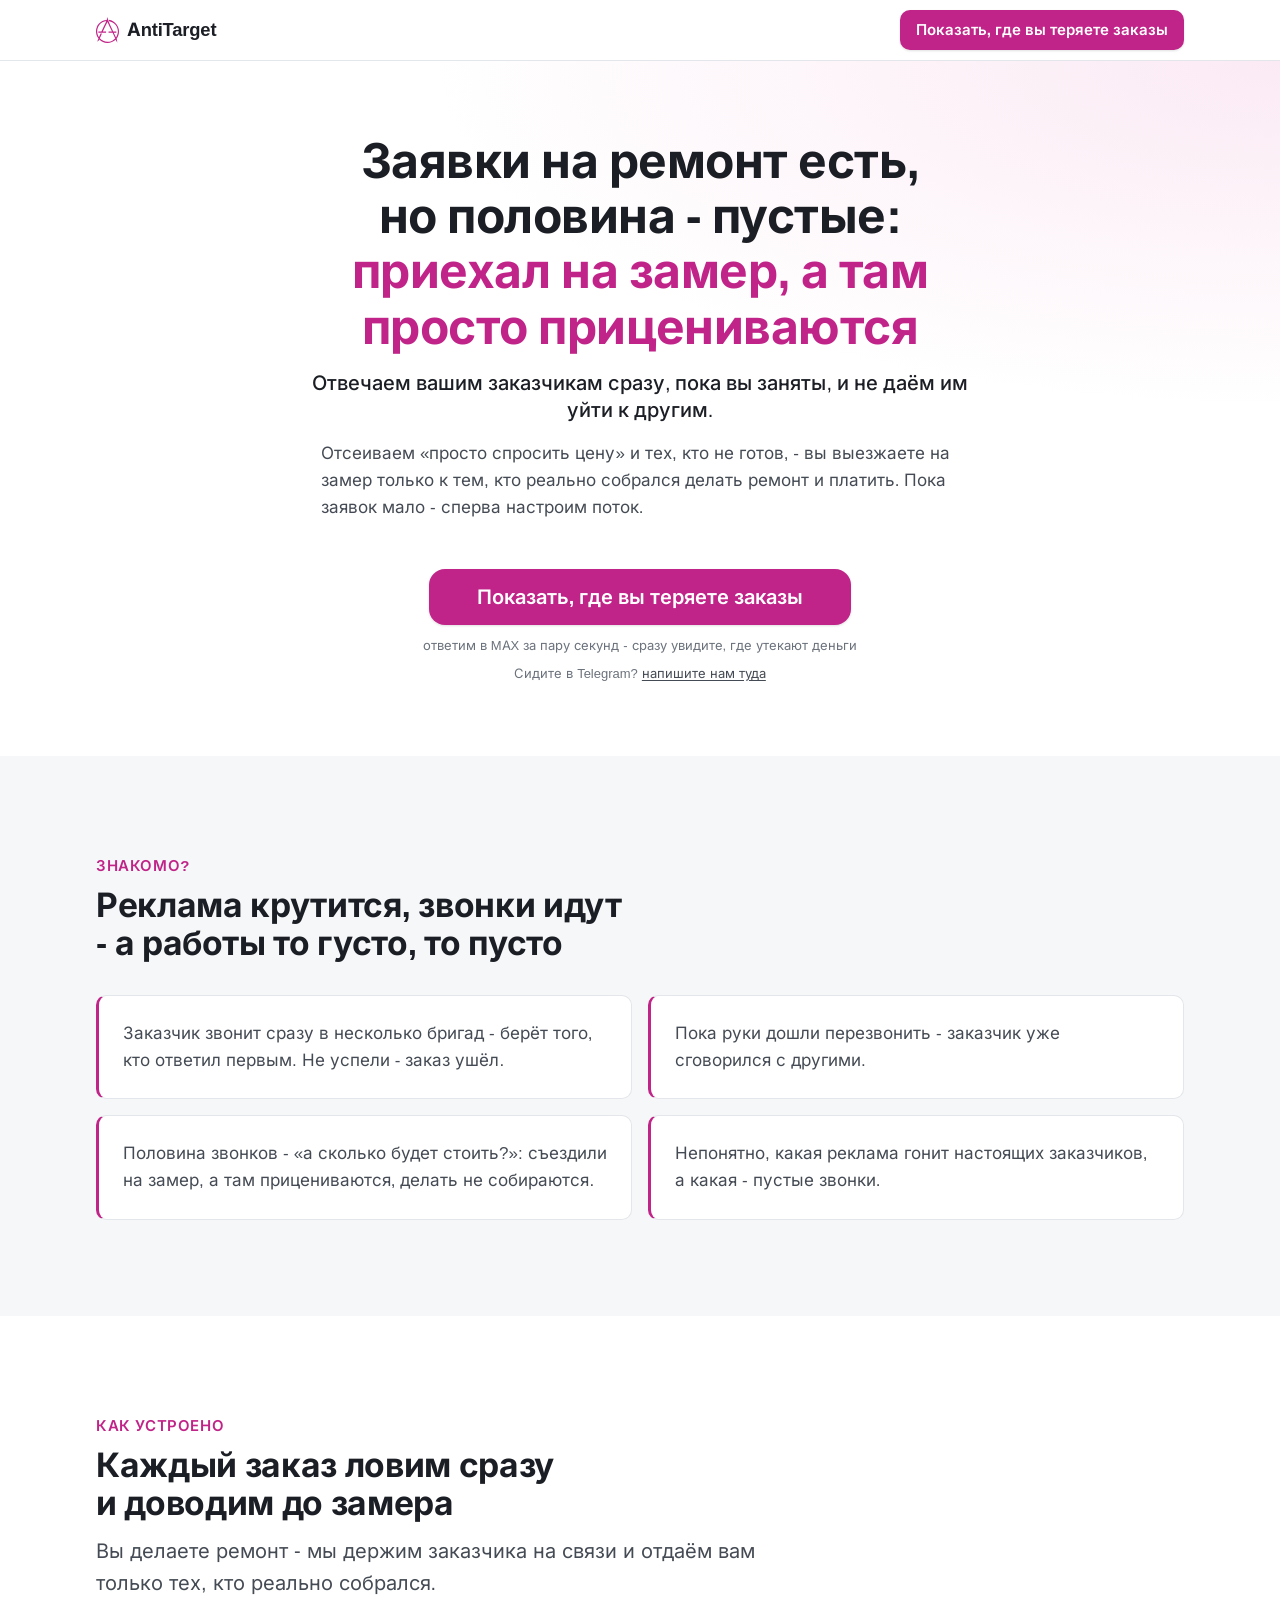
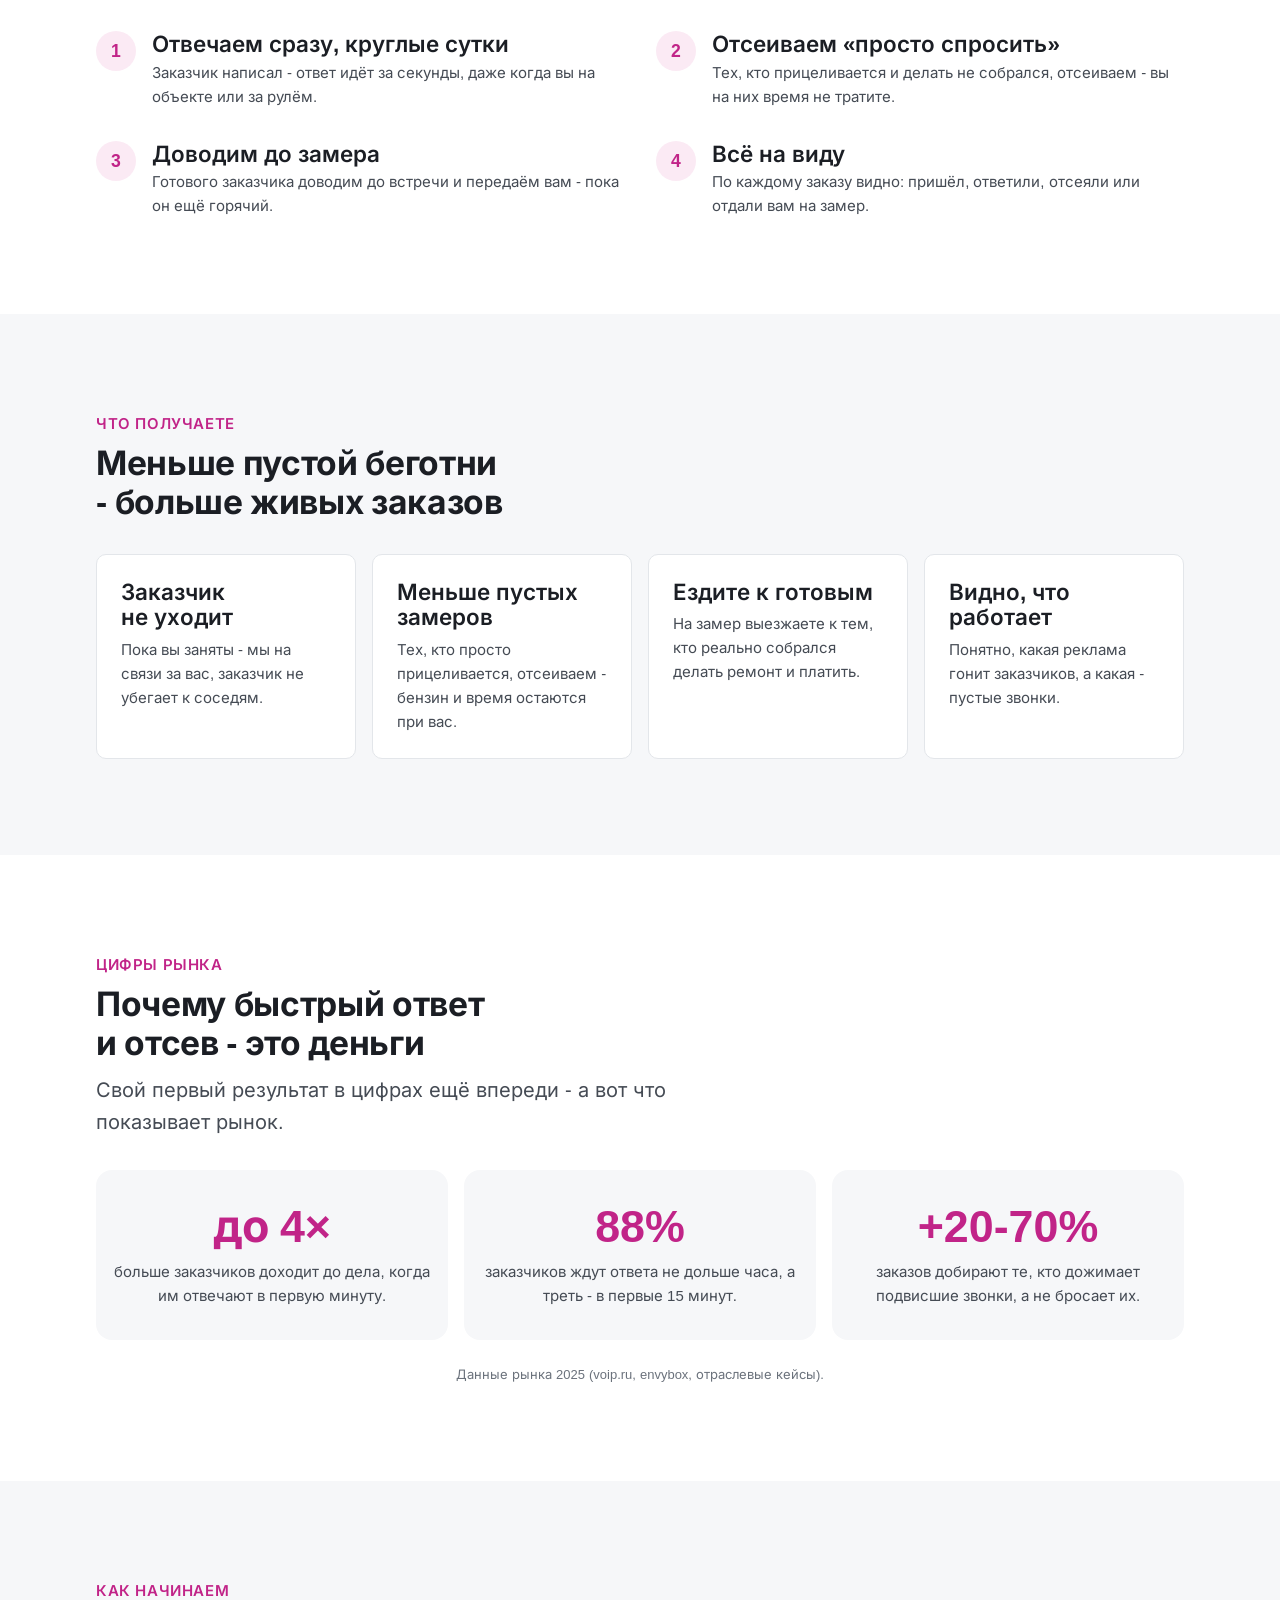
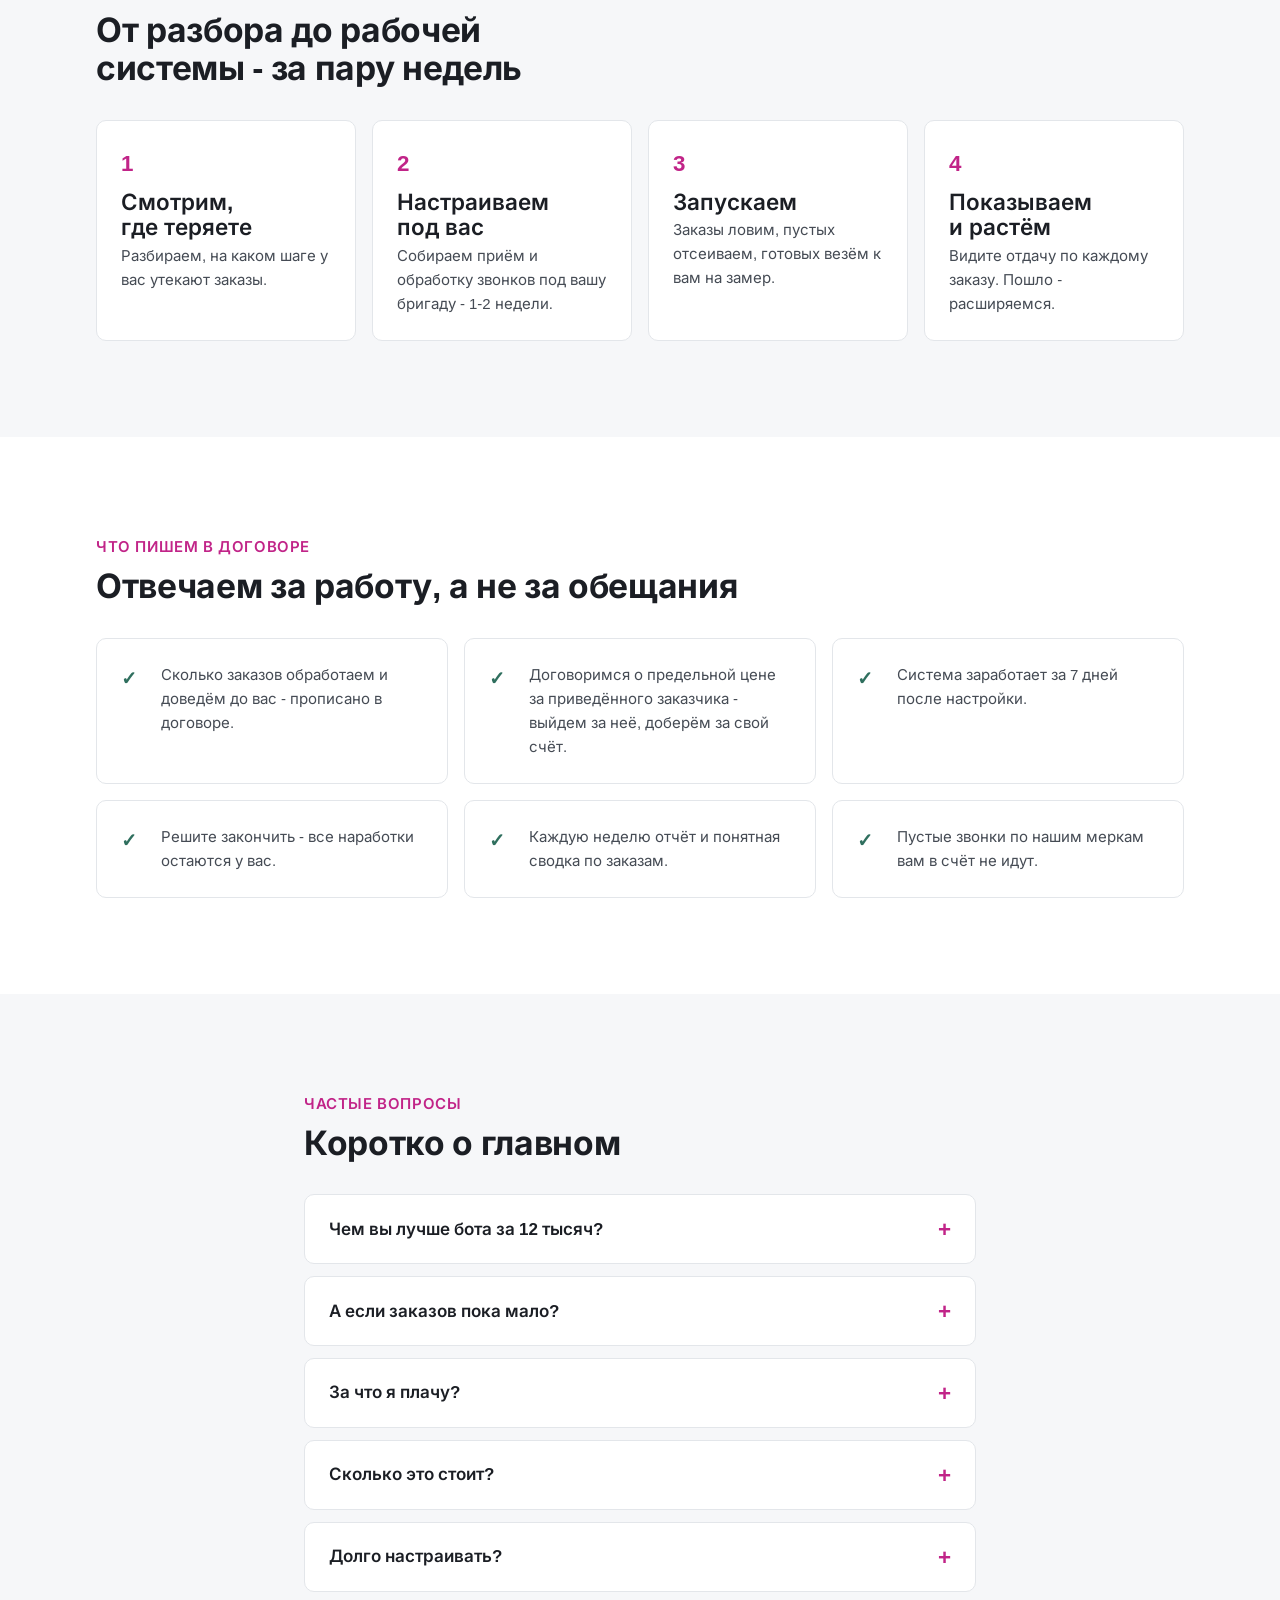
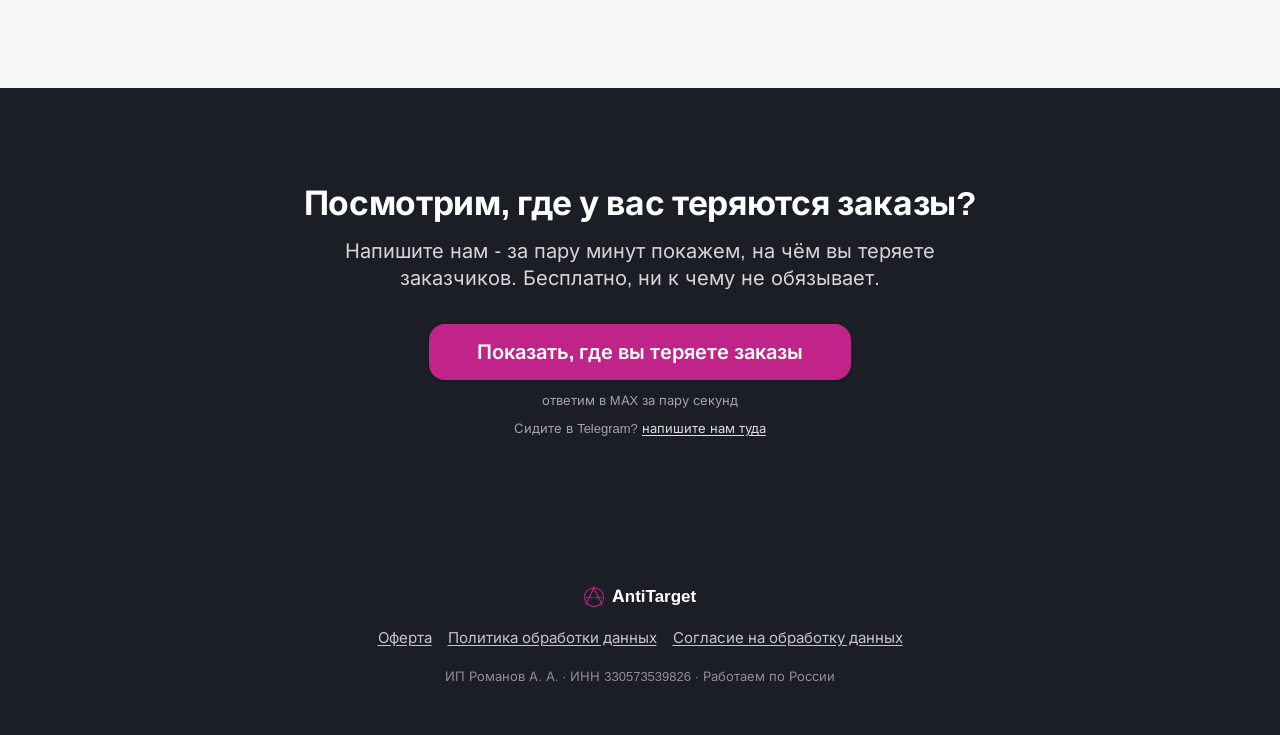
==== remont/index.html @ a6913222 "feat: ссылки в боты МАКС/ТГ с payload места (site_header/site/site_final); fix: data-tg=final в фина" ====
<!DOCTYPE html>
<html lang="ru">
<head>
  <meta charset="UTF-8">
  <meta name="viewport" content="width=device-width, initial-scale=1">
  <title>Ремонт: доводим заявки до замера, отсеиваем пустые - AntiTarget</title>
  <meta name="description" content="Отвечаем вашим заказчикам сразу, отсеиваем пустые обращения, доводим горячих до замера. На выезд едете только к живым заказчикам с деньгами. Видно, откуда пришёл каждый заказ.">

  <!-- ВРЕМЕННО noindex на github.io. При переезде на antitarget.ru -> index, follow -->
  <meta name="robots" content="noindex, nofollow">

  <link rel="canonical" href="https://antitarget.ru/remont/">
  <meta name="theme-color" content="#c12488">

  <!-- Open Graph -->
  <meta property="og:type" content="website">
  <meta property="og:site_name" content="AntiTarget">
  <meta property="og:locale" content="ru_RU">
  <meta property="og:url" content="https://antitarget.ru/remont/">
  <meta property="og:title" content="Заявки на ремонт есть, но половина - пустые? Наведём порядок.">
  <meta property="og:description" content="Отвечаем заказчикам сразу, отсеиваем пустые, на замер едете только к живым с деньгами.">
  <meta property="og:image" content="https://antitarget.ru/assets/img/og-cover.jpg">
  <meta property="og:image:width" content="1200">
  <meta property="og:image:height" content="630">
  <meta property="og:image:alt" content="Заявки на ремонт есть - а половина пустые. Отвечаем сразу, отсеиваем пустые, довозим до замера только живых заказчиков.">

  <!-- Twitter / X -->
  <meta name="twitter:card" content="summary_large_image">
  <meta name="twitter:title" content="Заявки на ремонт есть, но половина - пустые? Наведём порядок.">
  <meta name="twitter:description" content="Отвечаем заказчикам сразу, отсеиваем пустые, на замер едете только к живым с деньгами.">
  <meta name="twitter:image" content="https://antitarget.ru/assets/img/og-cover.jpg">

  <link rel="icon" href="../assets/logo/favicon.svg" type="image/svg+xml">
  <link rel="preload" href="../assets/fonts/InterVariable.woff2" as="font" type="font/woff2" crossorigin>

  <!-- Стили: токены -> база -> секции remont -->
  <link rel="stylesheet" href="../assets/css/tokens.css">
  <link rel="stylesheet" href="../assets/css/base.css">
  <link rel="stylesheet" href="../assets/css/remont.css">

  <!-- Schema.org: услуга -->
  <script type="application/ld+json">
  {
    "@context": "https://schema.org",
    "@type": "Service",
    "serviceType": "Обработка и доведение заявок на ремонт до замера",
    "name": "AntiTarget - доводим заявки до замера",
    "description": "Отвечаем заказчикам сразу, отсеиваем пустые обращения, доводим горячих до замера для ремонтных бригад.",
    "areaServed": "RU",
    "provider": {
      "@type": "Organization",
      "name": "AntiTarget",
      "url": "https://antitarget.ru/",
      "logo": "https://antitarget.ru/assets/logo/antitarget.svg",
      "email": "stepan-99387@yandex.ru"
    }
  }
  </script>

  <!-- Яндекс.Метрика: код вставит Саныч (плейсхолдер) -->
  <!-- METRIKA_PLACEHOLDER -->
</head>
<body>

  <!-- ================= ШАПКА ================= -->
  <header class="site-header">
    <div class="container site-header__inner">
      <a class="site-header__logo" href="../" aria-label="AntiTarget - на главную">
        <img class="site-header__logo-img" src="../assets/logo/antitarget.svg" alt="" width="24" height="27">
        <span class="site-header__wordmark">AntiTarget</span>
      </a>
      <a class="btn btn--primary btn--sm site-header__cta" href="#start" data-cta="header">
        <span class="cta-text-full">Показать, где вы теряете заказы</span>
        <span class="cta-text-short">Где теряю заказы?</span>
      </a>
    </div>
  </header>

  <main>

    <!-- ================= 6.1 ПЕРВЫЙ ЭКРАН ================= -->
    <section class="hero" id="hero">
      <div class="container hero__inner">

        <h1 class="hero__title">
          Заявки на ремонт есть, но половина&nbsp;- пустые:
          <span class="hero__title-accent">приехал на замер, а там просто прицениваются</span>
        </h1>

        <p class="hero__lead">
          Отвечаем вашим заказчикам сразу, пока вы заняты, и не даём им уйти к другим.
        </p>

        <p class="hero__lead-more">
          Отсеиваем «просто спросить цену» и тех, кто не готов, - вы выезжаете
          на замер только к тем, кто реально собрался делать ремонт и платить.
          Пока заявок мало - сперва настроим поток.
        </p>

        <div class="hero__cta" id="start">
          <a class="btn btn--primary btn--lg btn--block btn--auto@sm" href="#start" data-cta="hero">
            Показать, где вы теряете заказы
          </a>
          <p class="cta-note">
            ответим в&nbsp;MAX за&nbsp;пару секунд&nbsp;- сразу увидите, где утекают деньги
          </p>
          <p class="cta-tg">
            Сидите в&nbsp;Telegram? <a href="#" data-tg="hero">напишите нам туда</a>
          </p>
        </div>

      </div>
    </section>

    <!-- ================= 6.2 БОЛЬ ================= -->
    <section class="section section--soft" id="pain">
      <div class="container">
        <div class="section-head">
          <span class="eyebrow">Знакомо?</span>
          <h2>Реклама крутится, звонки идут - а работы то густо, то пусто</h2>
        </div>
        <ul class="pain-grid">
          <li class="pain-card">Заказчик звонит сразу в несколько бригад - берёт того, кто ответил первым. Не успели - заказ ушёл.</li>
          <li class="pain-card">Пока руки дошли перезвонить - заказчик уже сговорился с другими.</li>
          <li class="pain-card">Половина звонков - «а сколько будет стоить?»: съездили на замер, а там прицениваются, делать не собираются.</li>
          <li class="pain-card">Непонятно, какая реклама гонит настоящих заказчиков, а какая - пустые звонки.</li>
        </ul>
      </div>
    </section>

    <!-- ================= 6.3 РЕШЕНИЕ / МЕХАНИКА ================= -->
    <section class="section" id="how-works">
      <div class="container">
        <div class="section-head">
          <span class="eyebrow">Как устроено</span>
          <h2>Каждый заказ ловим сразу и доводим до замера</h2>
          <p>Вы делаете ремонт - мы держим заказчика на связи и отдаём вам только тех, кто реально собрался.</p>
        </div>
        <ol class="flow">
          <li class="flow-step">
            <span class="flow-num">1</span>
            <div><h3>Отвечаем сразу, круглые сутки</h3><p>Заказчик написал - ответ идёт за секунды, даже когда вы на объекте или за рулём.</p></div>
          </li>
          <li class="flow-step">
            <span class="flow-num">2</span>
            <div><h3>Отсеиваем «просто спросить»</h3><p>Тех, кто прицеливается и делать не собрался, отсеиваем - вы на них время не тратите.</p></div>
          </li>
          <li class="flow-step">
            <span class="flow-num">3</span>
            <div><h3>Доводим до замера</h3><p>Готового заказчика доводим до встречи и передаём вам - пока он ещё горячий.</p></div>
          </li>
          <li class="flow-step">
            <span class="flow-num">4</span>
            <div><h3>Всё на виду</h3><p>По каждому заказу видно: пришёл, ответили, отсеяли или отдали вам на замер.</p></div>
          </li>
        </ol>
      </div>
    </section>

    <!-- ================= 6.4 БЫСТРЫЕ ВЫГОДЫ ================= -->
    <section class="section section--soft" id="benefits">
      <div class="container">
        <div class="section-head">
          <span class="eyebrow">Что получаете</span>
          <h2>Меньше пустой беготни - больше живых заказов</h2>
        </div>
        <ul class="benefits-grid">
          <li class="benefit-card"><h3>Заказчик не уходит</h3><p>Пока вы заняты - мы на связи за вас, заказчик не убегает к соседям.</p></li>
          <li class="benefit-card"><h3>Меньше пустых замеров</h3><p>Тех, кто просто прицеливается, отсеиваем - бензин и время остаются при вас.</p></li>
          <li class="benefit-card"><h3>Ездите к готовым</h3><p>На замер выезжаете к тем, кто реально собрался делать ремонт и платить.</p></li>
          <li class="benefit-card"><h3>Видно, что работает</h3><p>Понятно, какая реклама гонит заказчиков, а какая - пустые звонки.</p></li>
        </ul>
      </div>
    </section>

    <!-- ================= 6.5 КЕЙСЫ / ЦИФРЫ ================= -->
    <section class="section" id="numbers">
      <div class="container">
        <div class="section-head">
          <span class="eyebrow">Цифры рынка</span>
          <h2>Почему быстрый ответ и отсев - это деньги</h2>
          <p>Свой первый результат в цифрах ещё впереди - а вот что показывает рынок.</p>
        </div>
        <ul class="stats-grid">
          <li class="stat-card"><span class="stat-num">до&nbsp;4×</span><p>больше заказчиков доходит до дела, когда им отвечают в первую минуту.</p></li>
          <li class="stat-card"><span class="stat-num">88%</span><p>заказчиков ждут ответа не дольше часа, а треть - в первые 15 минут.</p></li>
          <li class="stat-card"><span class="stat-num">+20-70%</span><p>заказов добирают те, кто дожимает подвисшие звонки, а не бросает их.</p></li>
        </ul>
        <p class="stats-source text-micro text-muted">Данные рынка 2025 (voip.ru, envybox, отраслевые кейсы).</p>
      </div>
    </section>

    <!-- ================= 6.6 КАК РАБОТАЕМ ================= -->
    <section class="section section--soft" id="process">
      <div class="container">
        <div class="section-head">
          <span class="eyebrow">Как начинаем</span>
          <h2>От разбора до рабочей системы - за пару недель</h2>
        </div>
        <ol class="steps">
          <li class="step-item"><h3>Смотрим, где теряете</h3><p>Разбираем, на каком шаге у вас утекают заказы.</p></li>
          <li class="step-item"><h3>Настраиваем под вас</h3><p>Собираем приём и обработку звонков под вашу бригаду - 1-2 недели.</p></li>
          <li class="step-item"><h3>Запускаем</h3><p>Заказы ловим, пустых отсеиваем, готовых везём к вам на замер.</p></li>
          <li class="step-item"><h3>Показываем и растём</h3><p>Видите отдачу по каждому заказу. Пошло - расширяемся.</p></li>
        </ol>
      </div>
    </section>

    <!-- ================= 6.7 ГАРАНТИИ ================= -->
    <section class="section" id="guarantees">
      <div class="container">
        <div class="section-head">
          <span class="eyebrow">Что пишем в договоре</span>
          <h2>Отвечаем за работу, а не за обещания</h2>
        </div>
        <ul class="guarantees-grid">
          <li class="guarantee-card">Сколько заказов обработаем и доведём до вас - прописано в договоре.</li>
          <li class="guarantee-card">Договоримся о предельной цене за приведённого заказчика - выйдем за неё, доберём за свой счёт.</li>
          <li class="guarantee-card">Система заработает за 7 дней после настройки.</li>
          <li class="guarantee-card">Решите закончить - все наработки остаются у вас.</li>
          <li class="guarantee-card">Каждую неделю отчёт и понятная сводка по заказам.</li>
          <li class="guarantee-card">Пустые звонки по нашим меркам вам в счёт не идут.</li>
        </ul>
      </div>
    </section>

    <!-- ================= 6.8 FAQ / ВОЗРАЖЕНИЯ ================= -->
    <section class="section section--soft" id="faq">
      <div class="container container-narrow">
        <div class="section-head">
          <span class="eyebrow">Частые вопросы</span>
          <h2>Коротко о главном</h2>
        </div>
        <div class="faq">
          <details class="faq-item">
            <summary>Чем вы лучше бота за 12 тысяч?</summary>
            <div class="faq-body"><p>Бот - это просто программа, которая без настройки буксует. У нас всё под ключ: систему настраиваем под вашу бригаду, а сверху живой человек, который в ремонте разбирается и доводит заказчика до вас.</p></div>
          </details>
          <details class="faq-item">
            <summary>А если заказов пока мало?</summary>
            <div class="faq-body"><p>Сперва наладим поток, а дальше доведём каждый заказ до дела. На первом созвоне бесплатно разберём, что подойдёт именно вам.</p></div>
          </details>
          <details class="faq-item">
            <summary>За что я плачу?</summary>
            <div class="faq-body"><p>За то, что заказы ловят, отсеивают пустых и доводят до вас, а вы всё видите. Это дешевле, чем держать своего человека на телефоне (150-180 тысяч в месяц), и работает круглые сутки.</p></div>
          </details>
          <details class="faq-item">
            <summary>Сколько это стоит?</summary>
            <div class="faq-body"><p>Сначала настройка плюс первый месяц. Дальше помесячно, от 80-100 тысяч. Точную цифру назовём, когда разберём вашу ситуацию.</p></div>
          </details>
          <details class="faq-item">
            <summary>Долго настраивать?</summary>
            <div class="faq-body"><p>Настройка 1-2 недели, первую отдачу видно за 7 дней после запуска.</p></div>
          </details>
        </div>
      </div>
    </section>

    <!-- ================= 6.9 ФИНАЛЬНЫЙ CTA ================= -->
    <section class="section section--inverse" id="final-cta">
      <div class="container center">
        <h2>Посмотрим, где у вас теряются заказы?</h2>
        <p class="lead final-cta__lead">Напишите нам - за пару минут покажем, на чём вы теряете заказчиков. Бесплатно, ни к чему не обязывает.</p>
        <a class="btn btn--primary btn--lg" href="#start" data-cta="final">Показать, где вы теряете заказы</a>
        <p class="cta-note">ответим в MAX за пару секунд</p>
        <p class="cta-tg">
          Сидите в&nbsp;Telegram? <a href="#" data-tg="final">напишите нам туда</a>
        </p>
        </div>

		
		
      </div>
    </section>

  </main>

  <!-- ================= ФУТЕР ================= -->
  <footer class="site-footer">
    <div class="container site-footer__inner">
      <div class="site-footer__brand">
        <img src="../assets/logo/antitarget.svg" alt="" width="20" height="22">
        <span>AntiTarget</span>
      </div>
      <nav class="site-footer__links">
        <a href="../legal/oferta.html">Оферта</a>
        <a href="../legal/privacy.html">Политика обработки данных</a>
        <a href="../legal/consent.html">Согласие на обработку данных</a>
      </nav>
      <p class="site-footer__legal text-micro">
        ИП Романов А. А. · ИНН 330573539826 · Работаем по России
      </p>
    </div>
  </footer>

  <!-- Липкая мобильная кнопка (данные: sticky bottom CTA +14%) -->
  <div class="sticky-cta" aria-hidden="false">
    <a class="btn btn--primary btn--block" href="#start" data-cta="sticky">
      Показать, где вы теряете заказы
    </a>
  </div>

  <script src="../assets/js/main.js" defer></script>
</body>
</html>
---- assets/css/tokens.css ----
/* ============================================================
   AntiTarget / remont - ДИЗАЙН-ТОКЕНЫ
   Единственный источник правды по цвету/шрифту/отступам.
   Менять палитру/ритм - ТОЛЬКО здесь.
   Приоритет: скорость (системные шрифты, ноль web-fonts) + доверительный B2B-тон.
   ============================================================ */

/* ---------- ШРИФТ: Inter variable, self-hosted (контроль вида + скорость) ---------- */
@font-face {
  font-family: "Inter";
  font-style: normal;
  font-weight: 100 900;              /* variable: весь диапазон */
  font-display: swap;
  src: url("../fonts/InterVariable.woff2") format("woff2");
}

:root {
  /* ---------- ЦВЕТ: полотно (сдержанное, доверительное, без глянца) ---------- */
  --c-bg:            #ffffff;   /* основной фон полотна */
  --c-bg-soft:       #f6f7f9;   /* мягкий фон секций-чередований */
  --c-bg-inverse:    #1b1e24;   /* тёмные блоки (футер/акцентная секция) */

  --c-ink:           #1b1e24;   /* основной текст - графит, макс. читаемость */
  --c-ink-soft:      #454b54;   /* вторичный текст */
  --c-ink-muted:     #6b727c;   /* подписи/мелочь */
  --c-ink-inverse:   #ffffff;   /* текст на тёмном */

  --c-line:          #e3e6ea;   /* рамки/разделители */
  --c-line-strong:   #cdd2d8;

  /* ---------- ЦВЕТ: акцент (любимый Саныча #C12488, изолированный) ----------
     Роль: ТОЛЬКО действие/ключевые выделения. Не заливать им полотно.
     Плоский, без градиента (данные 2026: плоский CTA бьёт градиент +4%). */
  --c-accent:        #c12488;   /* базовый акцент / CTA */
  --c-accent-hover:  #a71d75;   /* затемнён под hover */
  --c-accent-active: #8f1863;   /* ещё темнее под active/нажатие */
  --c-accent-soft:   #fbeaf4;   /* очень светлый фон-подложка акцента (бейджи/выделения) */
  --c-on-accent:     #ffffff;   /* текст на акценте (белый - проходит контраст на кнопке) */

  /* ---------- ЦВЕТ: доверие (приглушённый, НЕ второй яркий - не спорит с акцентом) ---------- */
  --c-trust:         #2f6f5e;   /* приглушённый зелёный - «надёжно/выполнено» (галочки гарантий) */
  --c-trust-soft:    #e7f1ee;

  /* ---------- ТИПОГРАФИКА: системный стек (кириллица из коробки, ноль загрузки) ---------- */
  --font-sans:
    "Inter", -apple-system, BlinkMacSystemFont, "Segoe UI", Roboto,
    "Helvetica Neue", Arial, "Noto Sans", sans-serif,
    "Apple Color Emoji", "Segoe UI Emoji";

  /* Шкала кегля (моб-first, крупные заголовки для 1-го экрана; clamp = адаптив без медиа) */
  --fs-hero:    clamp(1.75rem, 5.2vw, 3rem);      /* заголовок 1-го экрана */
  --fs-h2:      clamp(1.4rem, 3.6vw, 2.1rem);     /* заголовки секций */
  --fs-h3:      clamp(1.15rem, 2.4vw, 1.4rem);    /* подзаголовки/карточки */
  --fs-lead:    clamp(1.05rem, 2.2vw, 1.25rem);   /* подзаголовок-lead */
  --fs-body:    1.0625rem;                          /* базовый текст ~17px */
  --fs-small:   0.9375rem;                          /* мелкий/подписи ~15px */
  --fs-micro:   0.8125rem;                          /* микроподпись ~13px */

  --lh-tight:   1.15;   /* заголовки */
  --lh-snug:    1.35;   /* подзаголовки */
  --lh-base:    1.6;    /* текст */

  --fw-regular: 400;
  --fw-medium:  500;
  --fw-semibold:600;
  --fw-bold:    700;

  /* ---------- ОТСТУПЫ: 8px-сетка (вертикальный ритм) ---------- */
  --sp-1:  0.25rem;   /* 4  */
  --sp-2:  0.5rem;    /* 8  */
  --sp-3:  0.75rem;   /* 12 */
  --sp-4:  1rem;      /* 16 */
  --sp-5:  1.5rem;    /* 24 */
  --sp-6:  2rem;      /* 32 */
  --sp-7:  3rem;      /* 48 */
  --sp-8:  4rem;      /* 64 */
  --sp-9:  6rem;      /* 96 */

  /* Вертикальные отступы секций (моб → десктоп через clamp) */
  /* было: --section-y: clamp(2.5rem, 7vw, 5rem); */
  --section-y: clamp(3rem, 8vw, 6rem);

  /* ---------- РАСКЛАДКА ---------- */
  --container:    72rem;   /* макс. ширина контента ~1152px */
  --container-narrow: 46rem; /* узкий контейнер для текстовых блоков */
  --gutter:       clamp(1rem, 4vw, 2rem); /* боковые поля */

  /* ---------- РАДИУСЫ / ТЕНИ / ПРОЧЕЕ ---------- */
  --radius-sm: 6px;
  --radius:    10px;
  --radius-lg: 16px;
  --radius-pill: 999px;

  --shadow-sm: 0 1px 2px rgba(27,30,36,.06), 0 1px 3px rgba(27,30,36,.08);
  --shadow:    0 4px 12px rgba(27,30,36,.08), 0 2px 4px rgba(27,30,36,.06);
  --shadow-lg: 0 12px 32px rgba(27,30,36,.12);

  /* Минимальный тап-таргет (данные 2026: <44px = +31% случайных промахов) */
  --tap-min: 48px;

  --transition: 160ms ease;

  /* ---------- КОНФИГ ССЫЛОК (заменяемые константы под будущий переезд/бота) ----------
     deep-link в МАКС-бота пока заглушка. При появлении реальной ссылки
     меняется ТОЛЬКО значение здесь (и дубль в main.js для сборки UTM). */
  --z-sticky: 100;
  --z-header: 90;
}
---- assets/css/base.css ----
/* ============================================================
   AntiTarget — БАЗА: reset + типографика + контейнеры + кнопки
   Общее для всех страниц домена. Наследует tokens.css.
   ============================================================ */

/* ---------- RESET (лёгкий, современный) ---------- */
*, *::before, *::after { box-sizing: border-box; }
* { margin: 0; }

html {
  -webkit-text-size-adjust: 100%;
  text-size-adjust: 100%;
  scroll-behavior: smooth;
}

body {
  font-family: var(--font-sans);
  font-size: var(--fs-body);
  line-height: var(--lh-base);
  color: var(--c-ink);
  background: var(--c-bg);
  -webkit-font-smoothing: antialiased;
  -moz-osx-font-smoothing: grayscale;
  text-rendering: optimizeLegibility;
  min-height: 100vh;
}

img, picture, svg, video {
  display: block;
  max-width: 100%;
  height: auto;
}

svg { fill: currentColor; }

a { color: inherit; text-decoration: none; }
a:not([class]) { color: var(--c-accent); text-decoration: underline; text-underline-offset: 2px; }
a:not([class]):hover { color: var(--c-accent-hover); }

button, input, select, textarea { font: inherit; color: inherit; }
button { cursor: pointer; background: none; border: none; }

ul, ol { list-style: none; padding: 0; }

/* Уважать «уменьшить движение» */
@media (prefers-reduced-motion: reduce) {
  html { scroll-behavior: auto; }
  *, *::before, *::after { animation-duration: .01ms !important; transition-duration: .01ms !important; }
}

/* ---------- ТИПОГРАФИКА ---------- */
h1, h2, h3 {
  line-height: var(--lh-tight);
  font-weight: var(--fw-bold);
  color: var(--c-ink);
  text-wrap: balance; /* аккуратные переносы заголовков */
}
h1 { font-size: var(--fs-hero); letter-spacing: -0.01em; }
h2 { font-size: var(--fs-h2);   letter-spacing: -0.01em; }
h3 { font-size: var(--fs-h3); font-weight: var(--fw-semibold); }

p { line-height: var(--lh-base); text-wrap: pretty; }

strong, b { font-weight: var(--fw-semibold); }

.lead {
  font-size: var(--fs-lead);
  line-height: var(--lh-snug);
  color: var(--c-ink-soft);
}
.text-muted { color: var(--c-ink-muted); }
.text-small { font-size: var(--fs-small); }
.text-micro { font-size: var(--fs-micro); }

/* ---------- РАСКЛАДКА / КОНТЕЙНЕРЫ ---------- */
.container {
  width: 100%;
  max-width: var(--container);
  margin-inline: auto;
  padding-inline: var(--gutter);
}
.container-narrow { max-width: var(--container-narrow); }

.section { padding-block: var(--section-y); }
.section--soft    { background: var(--c-bg-soft); }
.section--inverse { background: var(--c-bg-inverse); color: var(--c-ink-inverse); }
.section--inverse h1, .section--inverse h2, .section--inverse h3 { color: var(--c-ink-inverse); }

/* Заголовок секции + подводка */
.section-head { max-width: 44rem; margin-bottom: var(--sp-6); }
.section-head .eyebrow {
  display: inline-block;
  font-size: var(--fs-small);
  font-weight: var(--fw-semibold);
  color: var(--c-accent);
  text-transform: uppercase;
  letter-spacing: .04em;
  margin-bottom: var(--sp-2);
}
.section-head p { margin-top: var(--sp-3); color: var(--c-ink-soft); font-size: var(--fs-lead); }

/* ---------- КНОПКИ / CTA ---------- */
.btn {
  display: inline-flex;
  align-items: center;
  justify-content: center;
  gap: var(--sp-2);
  min-height: var(--tap-min);
  padding: var(--sp-3) var(--sp-6);
  border-radius: var(--radius);
  font-size: var(--fs-body);
  font-weight: var(--fw-semibold);
  line-height: 1.2;
  text-align: center;
  transition: background var(--transition), transform var(--transition), box-shadow var(--transition);
  -webkit-tap-highlight-color: transparent;
}
.btn:active { transform: translateY(1px); }

/* Primary = акцент Саныча, плоский (без градиента), высококонтрастный */
.btn--primary {
  background: var(--c-accent);
  color: var(--c-on-accent);
  box-shadow: var(--shadow-sm);
}
.btn--primary:hover  { background: var(--c-accent-hover); box-shadow: var(--shadow); }
.btn--primary:active { background: var(--c-accent-active); }

/* Кнопка внутри текстовых страниц: не поддаваться правилу .doc a */
.doc a.btn--primary,
.doc a.btn--primary:hover {
  color: var(--c-on-accent);
  text-decoration: none;
}

/* Large — под первый экран/финал */
.btn--lg {
  min-height: 56px;
  padding: var(--sp-4) var(--sp-7);
  font-size: var(--fs-lead);
  border-radius: var(--radius-lg);
}

/* Blockmobile — на всю ширину на мобайле */
.btn--block { width: 100%; }
@media (min-width: 40rem) { .btn--auto\@sm { width: auto; } }

/* Микроподпись-clarifier под кнопкой (данные: +9%) */
.cta-note {
  margin-top: var(--sp-3);
  font-size: var(--fs-micro);
  color: var(--c-ink-muted);
  line-height: var(--lh-snug);
}

/* ---------- УТИЛИТЫ ---------- */
.visually-hidden {
  position: absolute; width: 1px; height: 1px;
  padding: 0; margin: -1px; overflow: hidden;
  clip: rect(0 0 0 0); white-space: nowrap; border: 0;
}
:where(a, button, input, select, textarea, [tabindex]):focus-visible {
  outline: 3px solid var(--c-accent);
  outline-offset: 2px;
  border-radius: var(--radius-sm);
}
.stack > * + * { margin-top: var(--sp-4); }   /* вертикальный ритм внутри блока */
.center { text-align: center; }
.nowrap { white-space: nowrap; }

/* ---------- ТЕКСТОВЫЕ СТРАНИЦЫ (legal, заглушки) ---------- */
.doc { padding-block: var(--section-y); }
.doc .container { max-width: 50rem; }
.doc h1 { font-size: var(--fs-h2); margin-bottom: var(--sp-2); }
.doc .doc-date { color: var(--c-ink-muted); font-size: var(--fs-small); margin-bottom: var(--sp-6); }
.doc h2 { font-size: var(--fs-h3); margin-top: var(--sp-6); margin-bottom: var(--sp-3); }
.doc p, .doc li { color: var(--c-ink-soft); margin-bottom: var(--sp-3); }
.doc ul { list-style: disc; padding-left: var(--sp-5); margin-bottom: var(--sp-4); }
.doc li { margin-bottom: var(--sp-2); }
.doc a { color: var(--c-accent); text-decoration: underline; text-underline-offset: 2px; }
.doc-back { display: inline-block; margin-top: var(--sp-7); font-size: var(--fs-small); }

/* Простая шапка для внутренних страниц */
.simple-header { border-bottom: 1px solid var(--c-line); }
.simple-header .container { display: flex; align-items: center; min-height: 60px; }
.simple-header__logo { display: inline-flex; align-items: center; gap: var(--sp-2); font-weight: var(--fw-bold); }
.simple-header__logo img { height: 1.5rem; width: auto; }
---- assets/css/remont.css ----
/* ============================================================
   /remont/ - стили секций посадочной. Наследует tokens + base.
   Дозаполняется по секциям (6.1 -> 6.9). Сейчас: шапка + hero + sticky.
   ============================================================ */

/* ---------- ШАПКА ---------- */
.site-header {
  position: sticky; top: 0; z-index: var(--z-header);
  background: color-mix(in srgb, var(--c-bg) 88%, transparent);
  backdrop-filter: saturate(180%) blur(8px);
  border-bottom: 1px solid var(--c-line);
}
.site-header__inner {
  display: flex; align-items: center; justify-content: space-between;
  min-height: 60px; gap: var(--sp-4);
}
.site-header__wordmark {
  font-weight: var(--fw-bold); font-size: 1.15rem; letter-spacing: -.01em;
  color: var(--c-ink);
}
.site-header__wordmark::first-letter,
.site-header__logo { display: inline-flex; align-items: center; gap: var(--sp-2); }
.site-header__logo-img { height: 1.6rem; width: auto; display: block; }

/* CTA в шапке виден ВЕЗДЕ; текст переключается по ширине */
.site-header__cta { display: inline-flex; }
.btn--sm { min-height: 40px; padding: var(--sp-2) var(--sp-4); font-size: var(--fs-small); border-radius: var(--radius); }

/* по умолчанию (мобайл) — короткий текст */
.cta-text-full  { display: none; }
.cta-text-short { display: inline; }

@media (min-width: 48rem) {
  .cta-text-full  { display: inline; }
  .cta-text-short { display: none; }
}

/* ---------- 6.1 ПЕРВЫЙ ЭКРАН ---------- */
.hero {
  padding-block: clamp(2rem, 6vw, 4.5rem);
  background:
    radial-gradient(120% 90% at 100% 0%, var(--c-accent-soft) 0%, transparent 55%),
    var(--c-bg);
}

/* было: .hero__inner { max-width: 54rem; } */
.hero__inner {
  max-width: 54rem;
  margin-inline: auto;
  text-align: center;
}

.hero__title {
  font-size: var(--fs-hero);
  margin-bottom: var(--sp-4);
}
.hero__title-accent { color: var(--c-accent); }

/* Ядро подзаголовка — короткое, по центру */
.hero__lead {
  font-size: var(--fs-lead);
  font-weight: var(--fw-medium);
  line-height: var(--lh-snug);
  color: var(--c-ink);
  margin: 0 auto var(--sp-4);
  max-width: 52ch;
}
/* Добор — длинный абзац: центрируем БЛОК, но текст ВЛЕВО (данные: multi-line центр — тяжело читать) */
.hero__lead-more {
  font-size: var(--fs-body);
  line-height: var(--lh-base);
  color: var(--c-ink-soft);
  margin: 0 auto var(--sp-7);
  max-width: 58ch;
  text-align: left;
}

.hero__cta { margin-top: var(--sp-5); }
.hero__cta .cta-note { max-width: 30rem; margin-inline: auto; }

/* ---------- ЛИПКАЯ МОБИЛЬНАЯ КНОПКА ---------- */
.sticky-cta {
  position: fixed; left: 0; right: 0; bottom: 0; z-index: var(--z-sticky);
  padding: var(--sp-3) var(--gutter);
  padding-bottom: calc(var(--sp-3) + env(safe-area-inset-bottom));
  background: color-mix(in srgb, var(--c-bg) 92%, transparent);
  backdrop-filter: blur(8px);
  border-top: 1px solid var(--c-line);
  box-shadow: 0 -4px 16px rgba(27,30,36,.06);
  transform: translateY(110%);
  transition: transform 220ms ease;
}
.sticky-cta.is-visible { transform: translateY(0); }
/* На десктопе липкая кнопка не нужна - есть CTA в шапке и по тексту */
@media (min-width: 48rem) { .sticky-cta { display: none; } }

/* ============================================================
   СЕКЦИИ 6.2–6.9 + футер
   ============================================================ */

/* Сетка карточек (общая) */
.pain-grid, .benefits-grid, .guarantees-grid {
  display: grid; gap: var(--sp-4);
  grid-template-columns: 1fr;
}
@media (min-width: 40rem) {
  .pain-grid, .benefits-grid { grid-template-columns: 1fr 1fr; }
  .guarantees-grid { grid-template-columns: 1fr 1fr; }
}
@media (min-width: 60rem) {
  .benefits-grid { grid-template-columns: repeat(4, 1fr); }
  .guarantees-grid { grid-template-columns: repeat(3, 1fr); }
}

/* 6.2 Боль — карточки */
.pain-card {
  background: var(--c-bg); border: 1px solid var(--c-line);
  border-radius: var(--radius); padding: var(--sp-5);
  font-size: var(--fs-body); color: var(--c-ink-soft);
  border-left: 3px solid var(--c-accent);
}

/* 6.3 Механика — нумерованный поток */
.flow { display: grid; gap: var(--sp-5); }
@media (min-width: 48rem) { .flow { grid-template-columns: 1fr 1fr; gap: var(--sp-6); } }
.flow-step { display: flex; gap: var(--sp-4); align-items: flex-start; }
.flow-num {
  flex: 0 0 auto; width: 2.5rem; height: 2.5rem;
  display: inline-flex; align-items: center; justify-content: center;
  background: var(--c-accent-soft); color: var(--c-accent);
  border-radius: var(--radius-pill); font-weight: var(--fw-bold); font-size: 1.1rem;
}
.flow-step h3 { margin-bottom: var(--sp-1); }
.flow-step p { color: var(--c-ink-soft); font-size: var(--fs-small); }

/* 6.4 Выгоды */
.benefit-card {
  background: var(--c-bg); border: 1px solid var(--c-line);
  border-radius: var(--radius); padding: var(--sp-5);
}
.benefit-card h3 { margin-bottom: var(--sp-2); font-size: var(--fs-h3); }
.benefit-card p { color: var(--c-ink-soft); font-size: var(--fs-small); }

/* 6.5 Цифры */
.stats-grid {
  display: grid; gap: var(--sp-4); grid-template-columns: 1fr;
  margin-bottom: var(--sp-5);
}
@media (min-width: 48rem) { .stats-grid { grid-template-columns: repeat(3, 1fr); } }
.stat-card {
  text-align: center; padding: var(--sp-6) var(--sp-4);
  background: var(--c-bg-soft); border-radius: var(--radius-lg);
}
.stat-num {
  display: block; font-size: clamp(2rem, 6vw, 2.8rem);
  font-weight: var(--fw-bold); color: var(--c-accent); line-height: 1.1;
  margin-bottom: var(--sp-2);
}
.stat-card p { color: var(--c-ink-soft); font-size: var(--fs-small); }
.stats-source { text-align: center; }

/* 6.6 Как работаем — шаги */
.steps { counter-reset: step; display: grid; gap: var(--sp-4); }
@media (min-width: 48rem) { .steps { grid-template-columns: repeat(4, 1fr); } }
.step-item {
  position: relative; padding: var(--sp-5);
  background: var(--c-bg); border: 1px solid var(--c-line); border-radius: var(--radius);
  counter-increment: step;
}
.step-item::before {
  content: counter(step); display: block;
  font-size: 1.4rem; font-weight: var(--fw-bold); color: var(--c-accent);
  margin-bottom: var(--sp-2);
}
.step-item h3 { margin-bottom: var(--sp-1); font-size: var(--fs-h3); }
.step-item p { color: var(--c-ink-soft); font-size: var(--fs-small); }

/* 6.7 Гарантии */
.guarantee-card {
  background: var(--c-bg); border: 1px solid var(--c-line);
  border-radius: var(--radius); padding: var(--sp-5) var(--sp-5) var(--sp-5) var(--sp-8);
  position: relative; color: var(--c-ink-soft); font-size: var(--fs-small);
}
.guarantee-card::before {
  content: "✓"; position: absolute; left: var(--sp-5); top: var(--sp-5);
  color: var(--c-trust); font-weight: var(--fw-bold); font-size: 1.2rem;
}

/* 6.8 FAQ — аккордеон (details/summary, без JS) */
.faq { display: grid; gap: var(--sp-3); }
.faq-item {
  background: var(--c-bg); border: 1px solid var(--c-line);
  border-radius: var(--radius); overflow: hidden;
}
.faq-item summary {
  cursor: pointer; padding: var(--sp-4) var(--sp-5);
  font-weight: var(--fw-semibold); font-size: var(--fs-body);
  list-style: none; display: flex; justify-content: space-between; align-items: center; gap: var(--sp-4);
  min-height: var(--tap-min);
}
.faq-item summary::-webkit-details-marker { display: none; }
.faq-item summary::after {
  content: "+"; color: var(--c-accent); font-size: 1.4rem; font-weight: var(--fw-bold);
  transition: transform var(--transition); flex: 0 0 auto;
}
.faq-item[open] summary::after { transform: rotate(45deg); }
.faq-body { padding: 0 var(--sp-5) var(--sp-5); }
.faq-body p { color: var(--c-ink-soft); font-size: var(--fs-small); }

/* ТГ-сноска у CTA (не кнопка, тише микроподписи) */
.cta-tg {
  font-size: var(--fs-micro);
  color: var(--c-ink-muted);
  margin: var(--sp-2) 0 0;
}
.cta-tg a {
  color: var(--c-ink-soft);
  text-decoration: underline;
  text-underline-offset: 2px;
}
.cta-tg a:hover { color: var(--c-accent); }

/* 6.9 Финальный CTA (на тёмном) */
#final-cta .final-cta__lead {
  max-width: 40rem; margin: var(--sp-4) auto var(--sp-6);
  color: rgba(255,255,255,.82);
}
#final-cta .btn { margin-inline: auto; }
#final-cta .cta-note { color: rgba(255,255,255,.6); }
.section--inverse .cta-tg { color: rgba(255,255,255,.6); }
.section--inverse .cta-tg a { color: rgba(255,255,255,.85); }
.section--inverse .cta-tg a:hover { color: #fff; }

/* ФУТЕР */
.site-footer { background: var(--c-bg-inverse); color: var(--c-ink-inverse); padding-block: var(--sp-7); }
.site-footer__inner { display: grid; gap: var(--sp-4); text-align: center; }
.site-footer__brand { display: inline-flex; align-items: center; justify-content: center; gap: var(--sp-2); font-weight: var(--fw-bold); }
.site-footer__links { display: flex; flex-wrap: wrap; gap: var(--sp-4); justify-content: center; }
.site-footer__links a { color: rgba(255,255,255,.75); font-size: var(--fs-small); text-decoration: underline; text-underline-offset: 2px; }
.site-footer__links a:hover { color: var(--c-ink-inverse); }
.site-footer__legal { color: rgba(255,255,255,.5); }

/* Отступ снизу под липкую кнопку на мобайле, чтобы футер не прятался */
@media (max-width: 47.99rem) { body { padding-bottom: 76px; } }
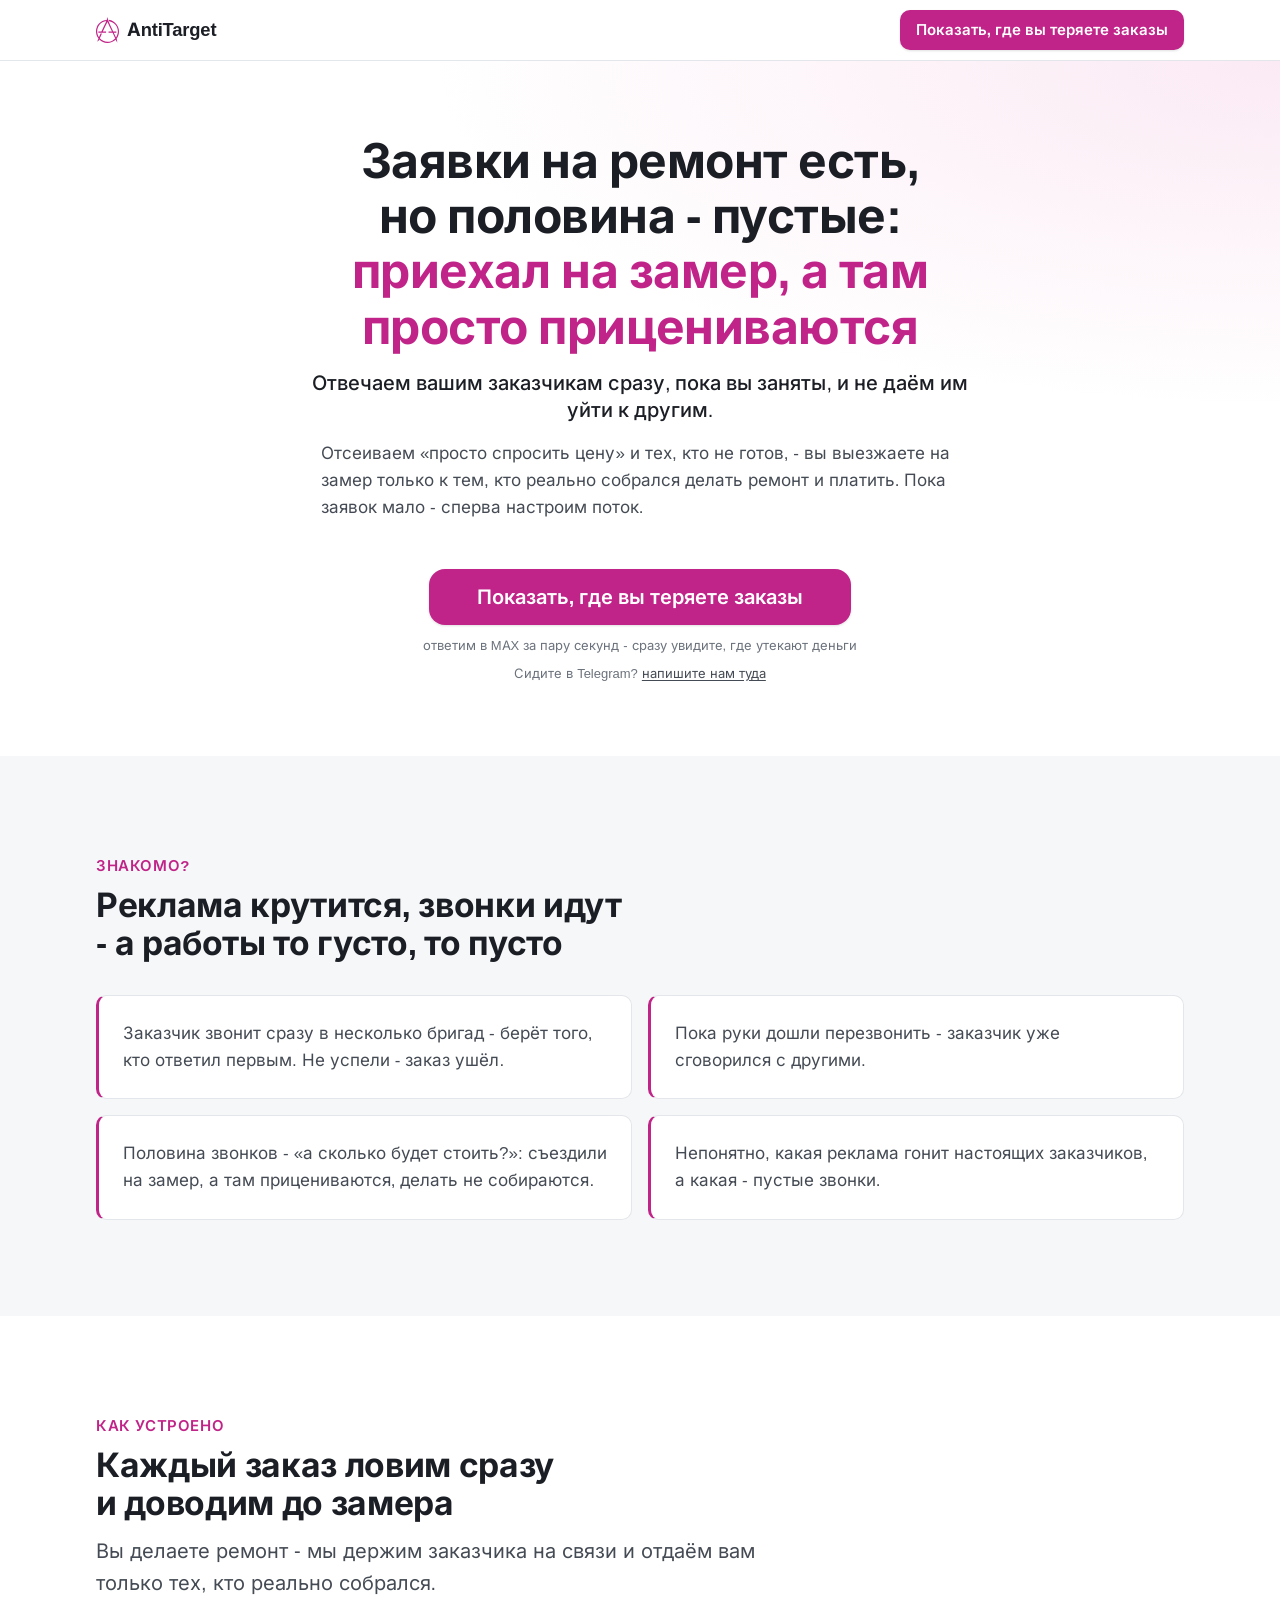
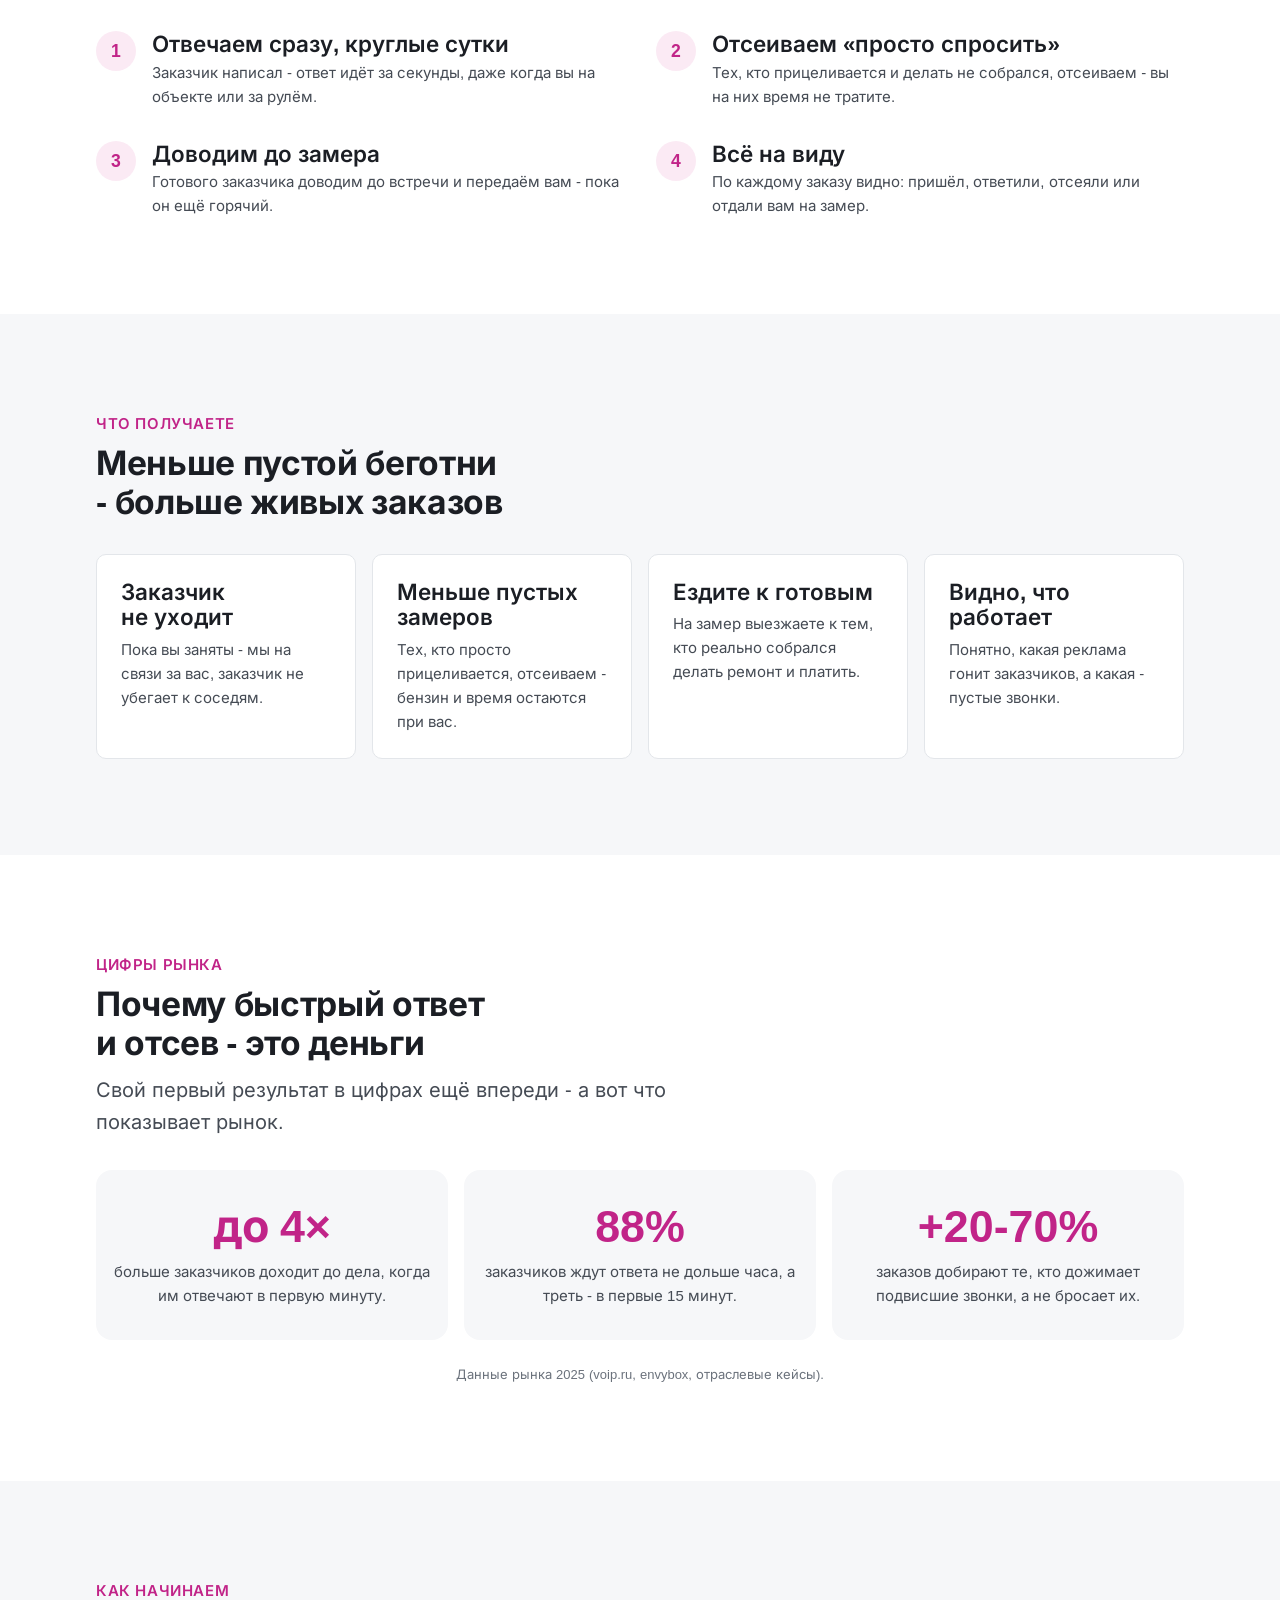
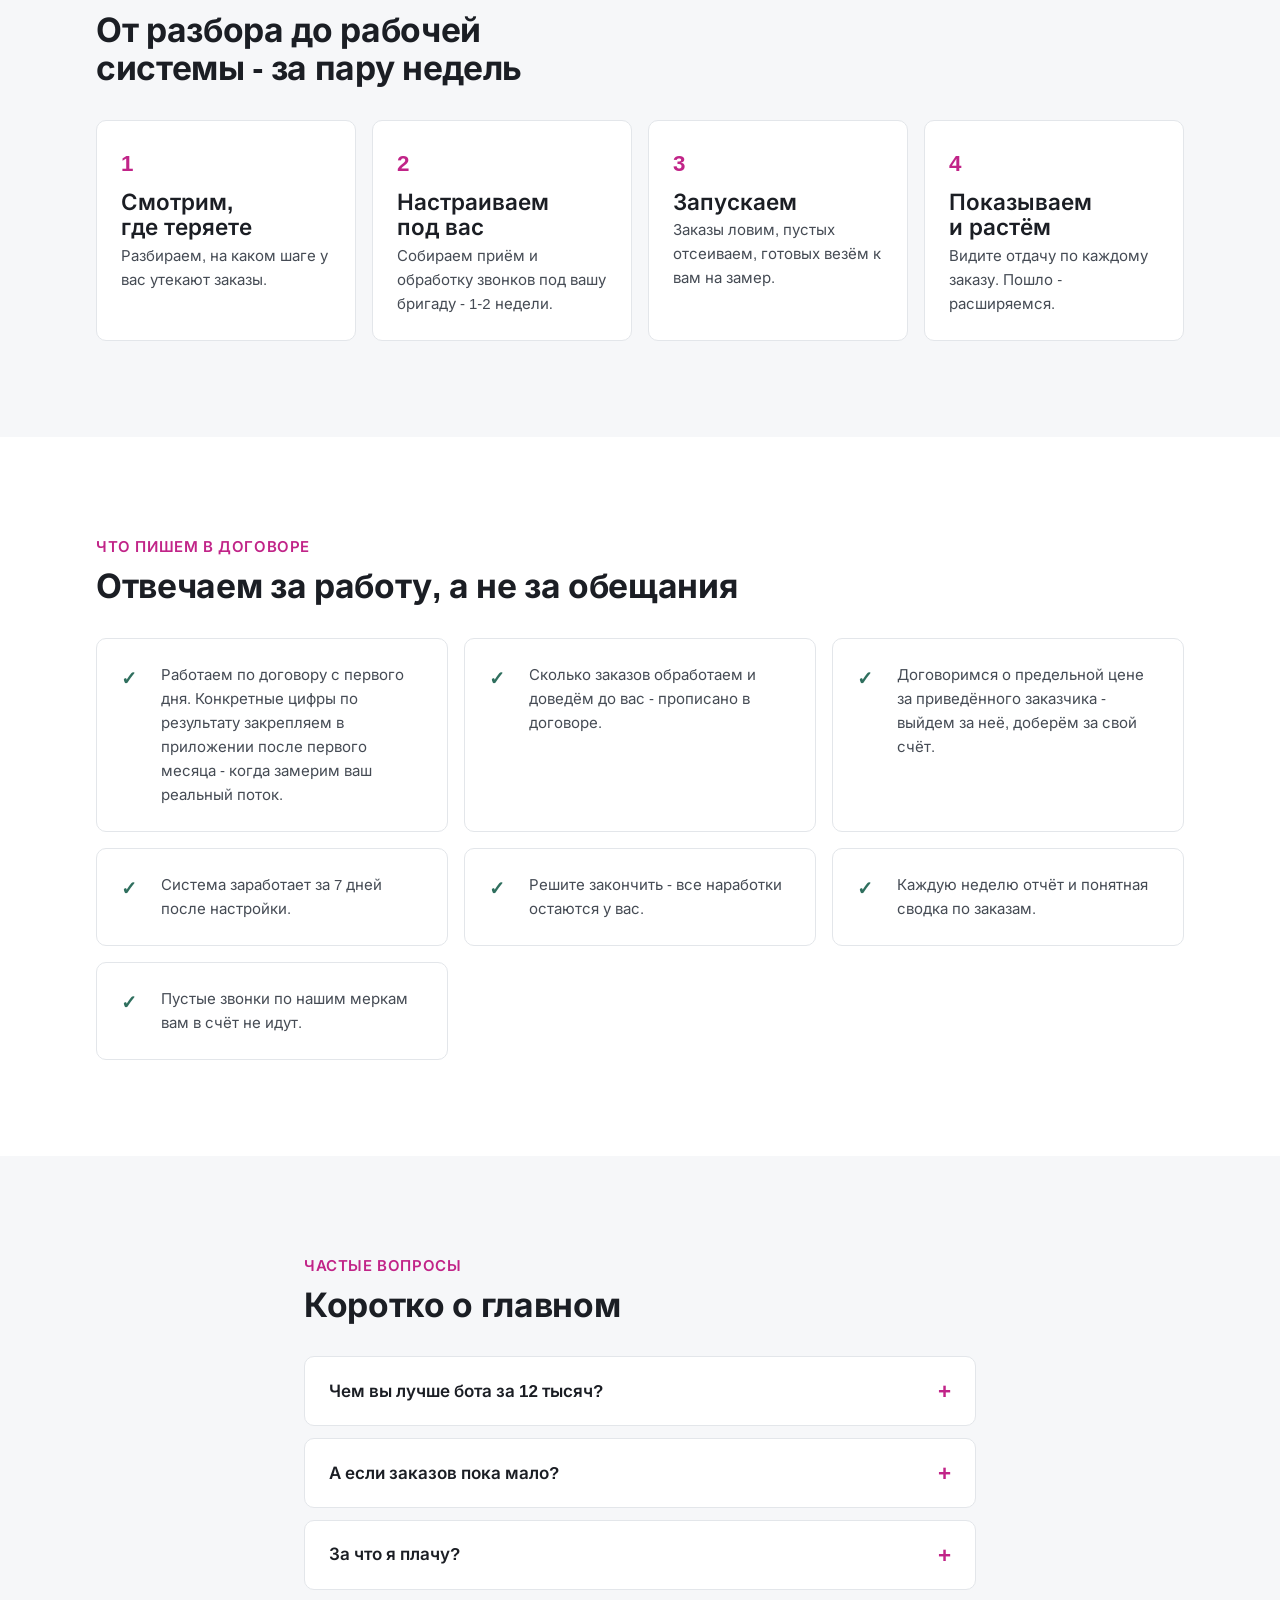
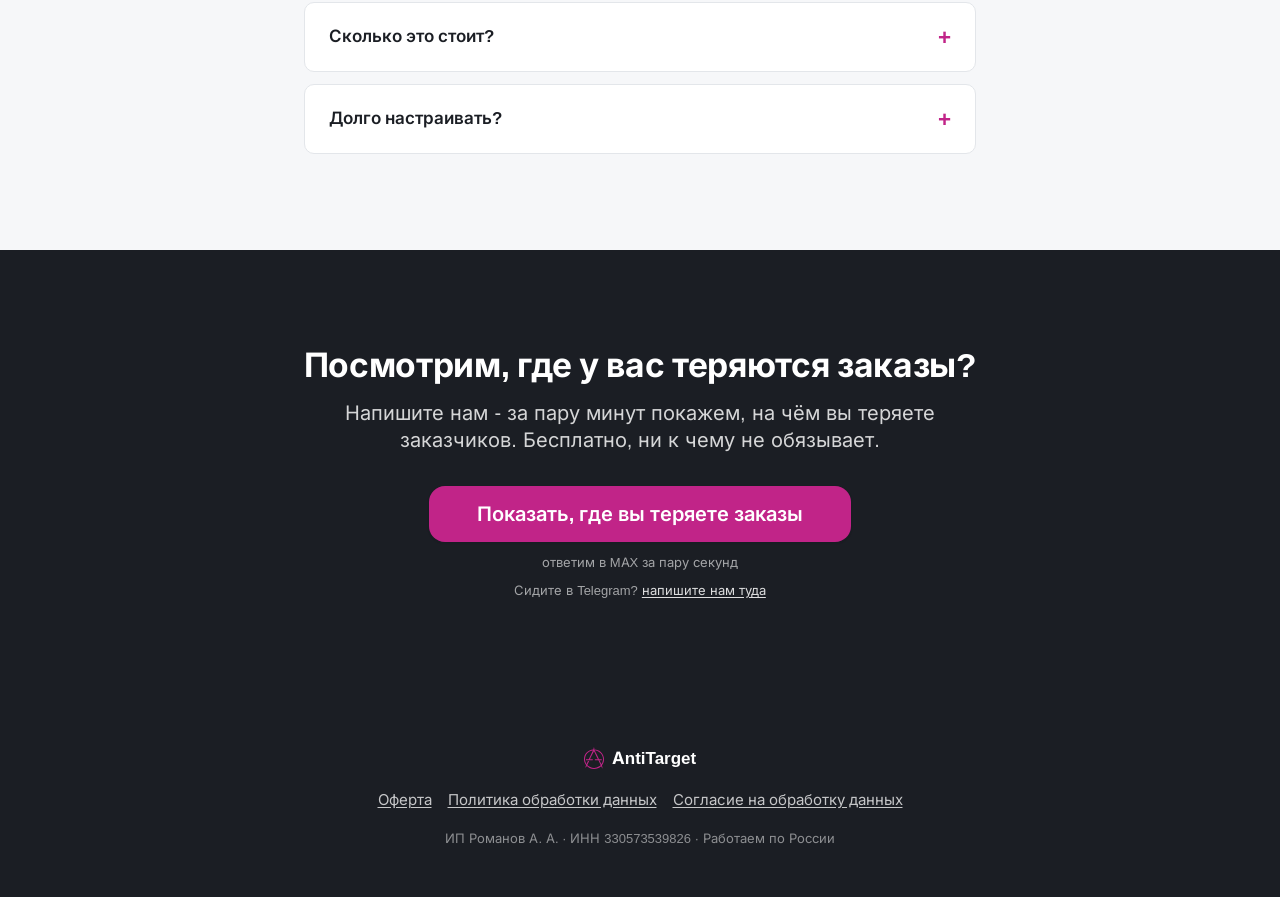
==== commit b04e589b: "copy: гарантия «работаем по договору с первого дня, цифры после первого месяца» (закрывает §10.14 — " ====
--- a/remont/index.html
+++ b/remont/index.html
@@ -214,6 +214,7 @@
           <h2>Отвечаем за работу, а не за обещания</h2>
         </div>
         <ul class="guarantees-grid">
+          <li class="guarantee-card">Работаем по договору с первого дня. Конкретные цифры по результату закрепляем в приложении после первого месяца - когда замерим ваш реальный поток.</li>
           <li class="guarantee-card">Сколько заказов обработаем и доведём до вас - прописано в договоре.</li>
           <li class="guarantee-card">Договоримся о предельной цене за приведённого заказчика - выйдем за неё, доберём за свой счёт.</li>
           <li class="guarantee-card">Система заработает за 7 дней после настройки.</li>
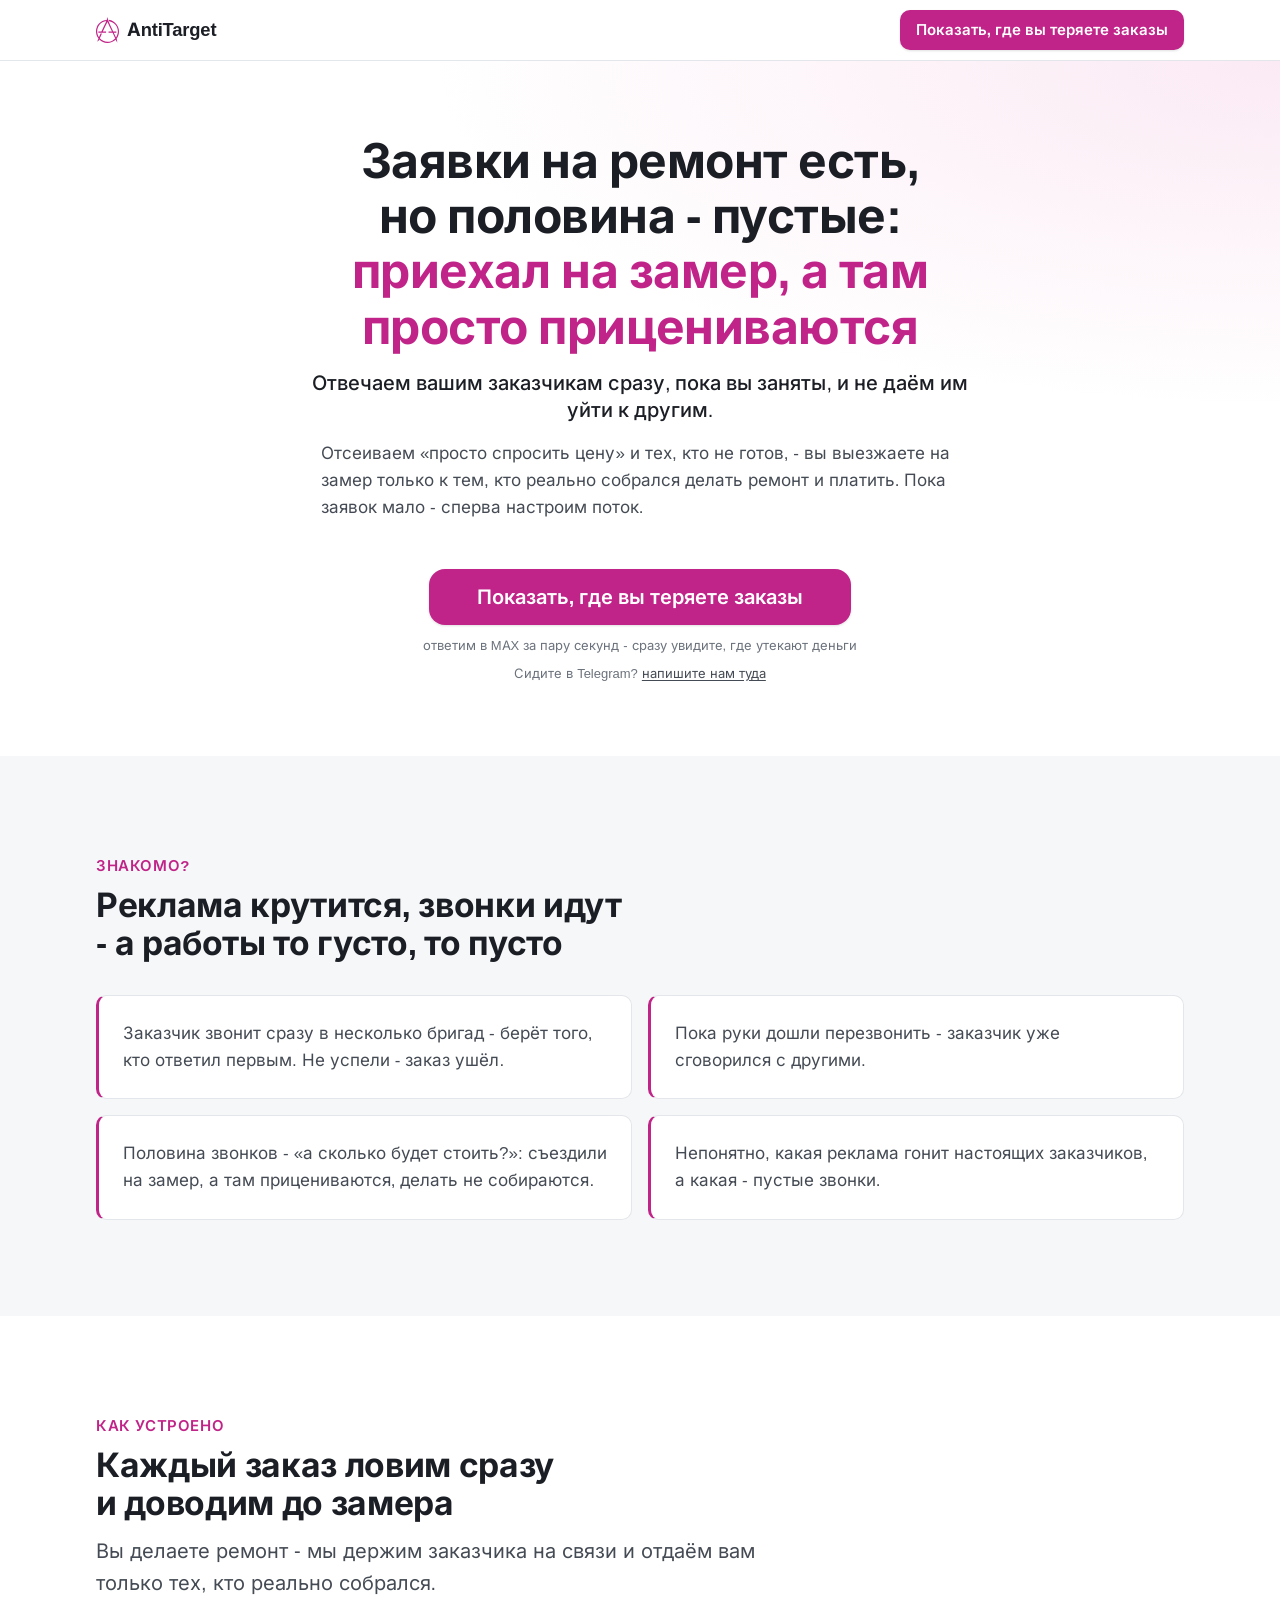
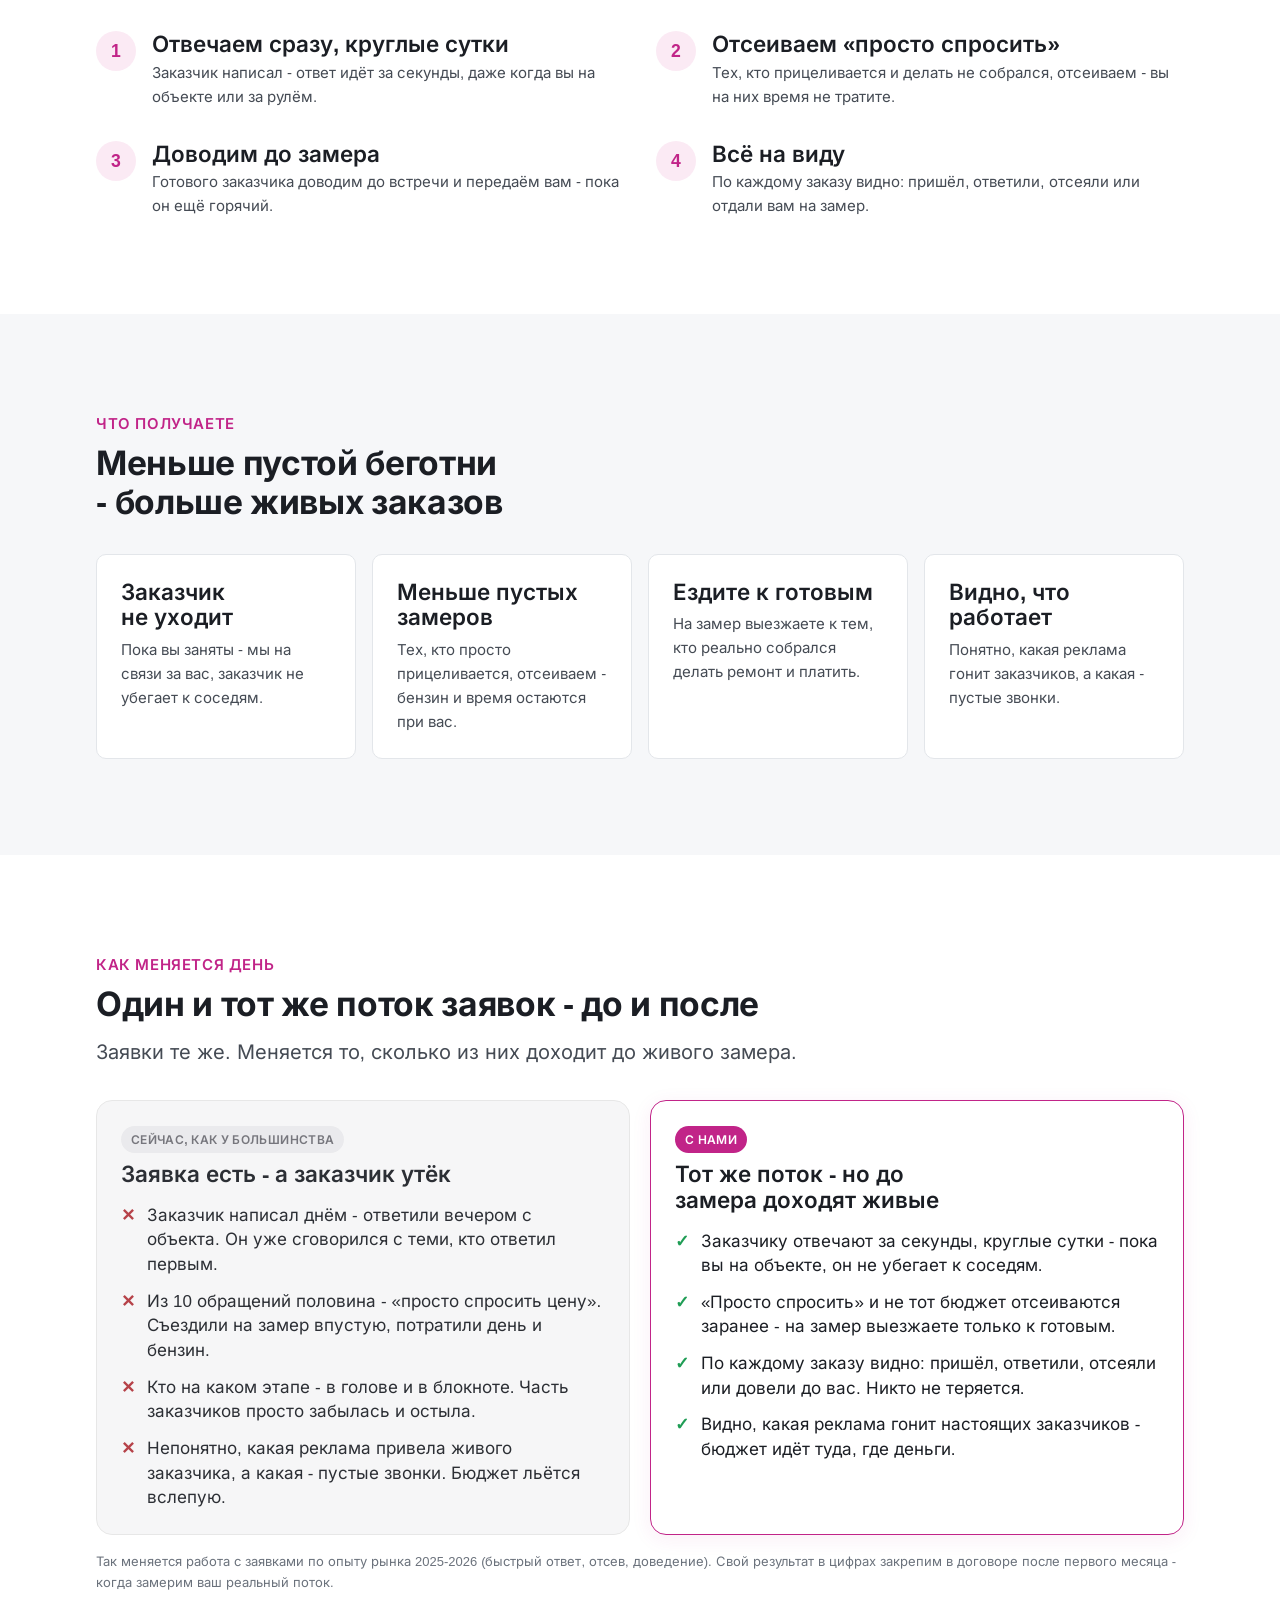
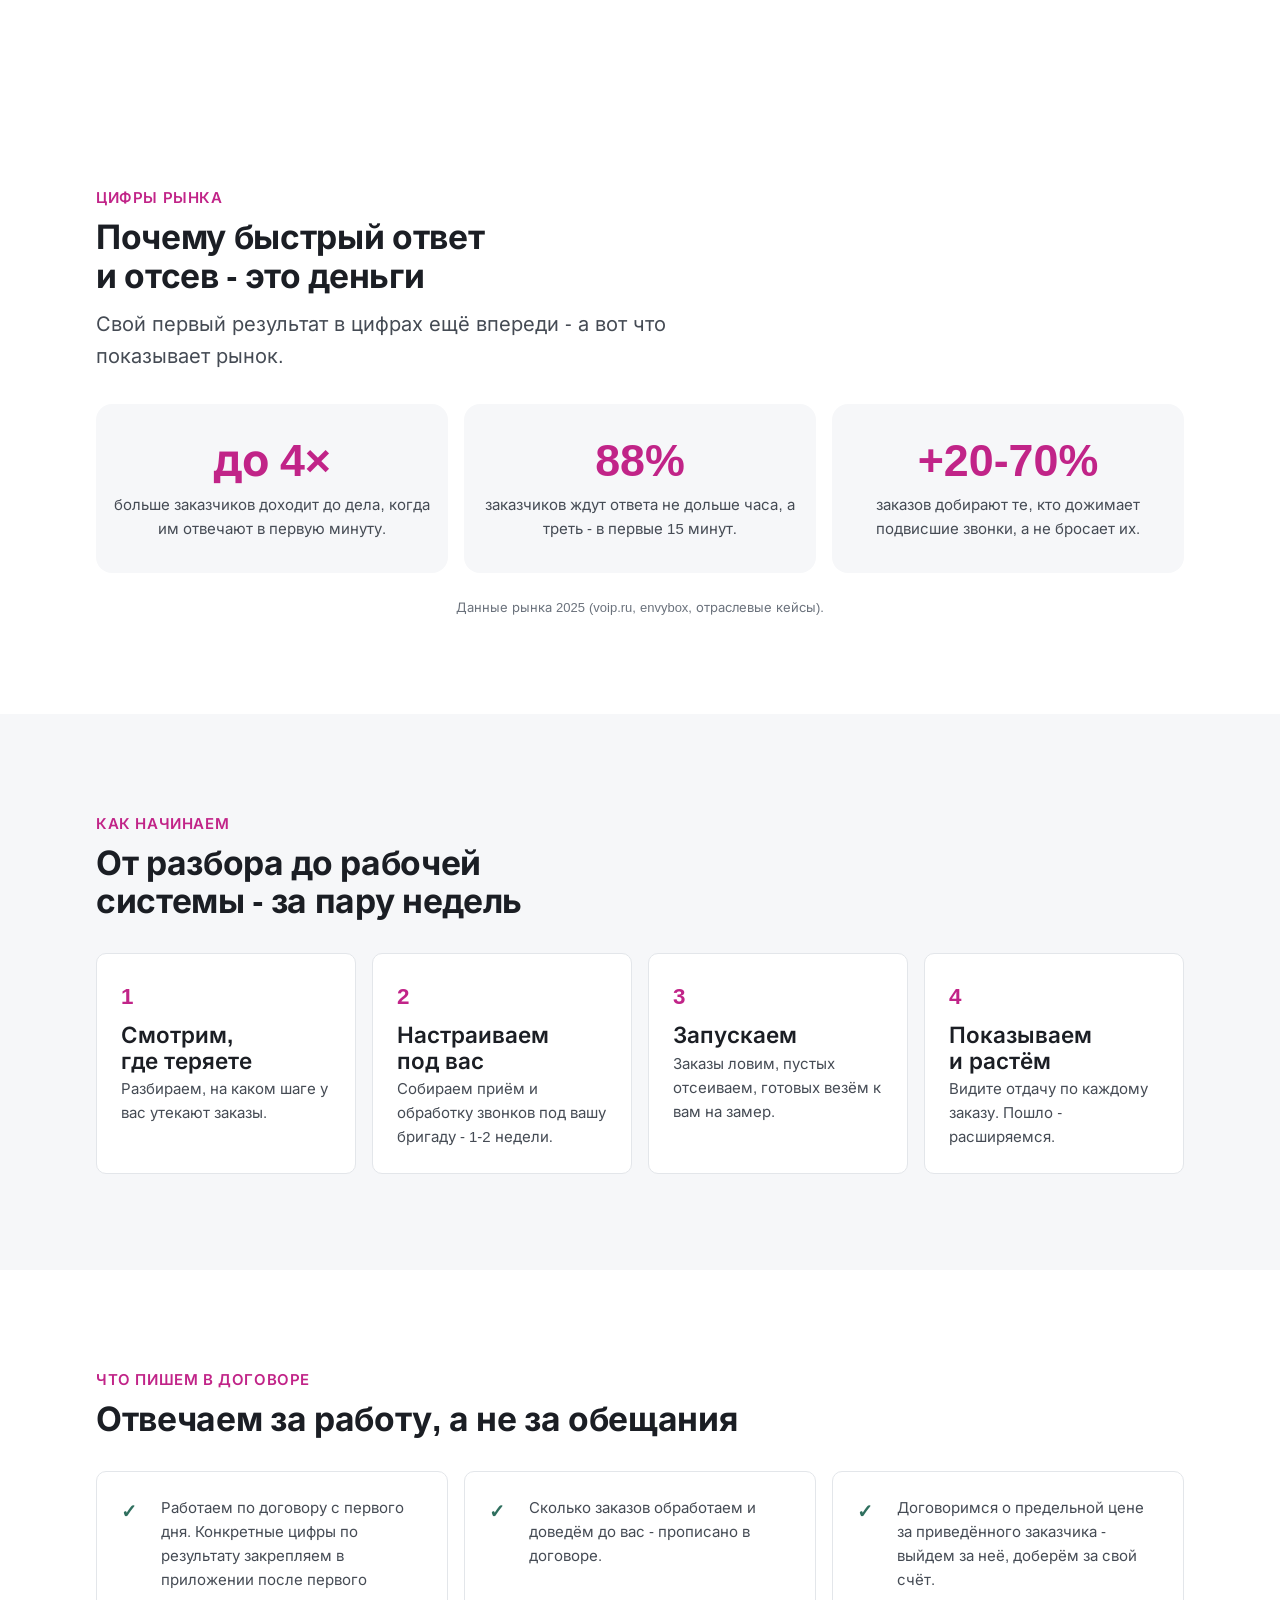
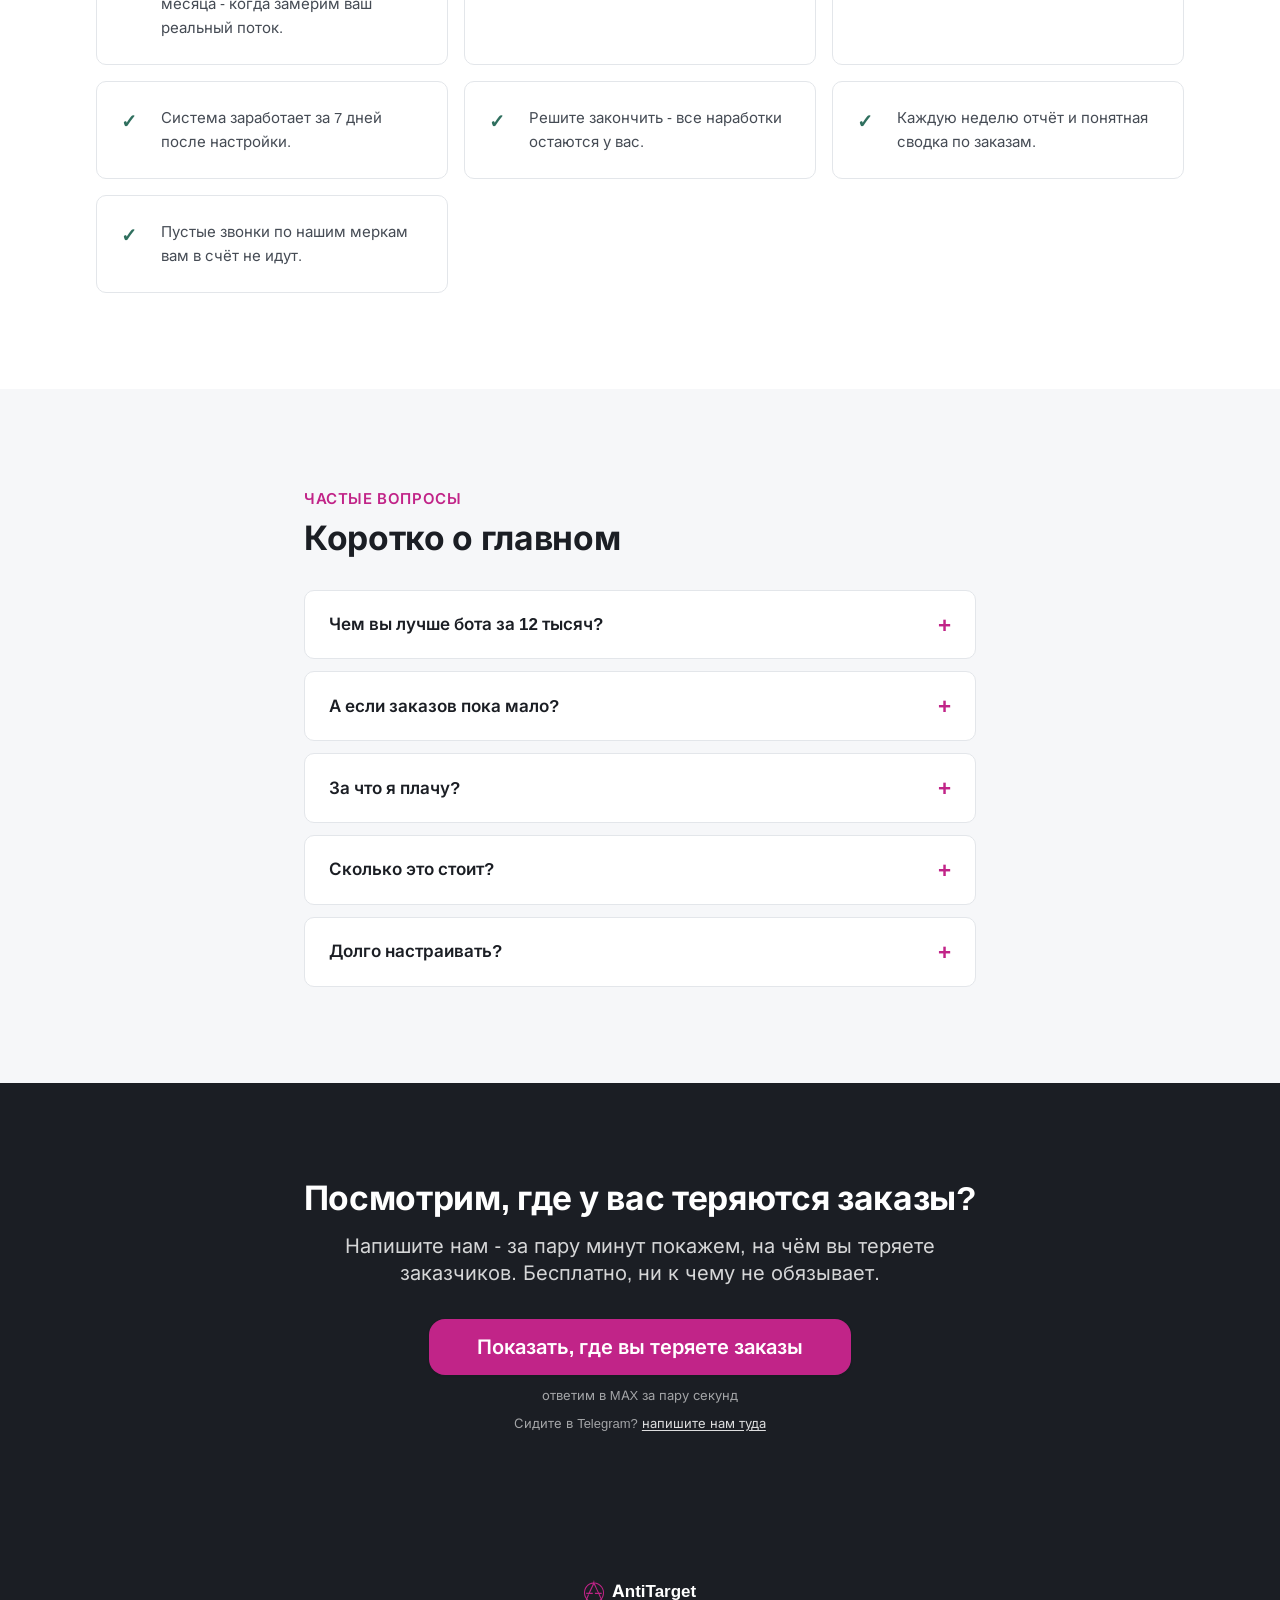
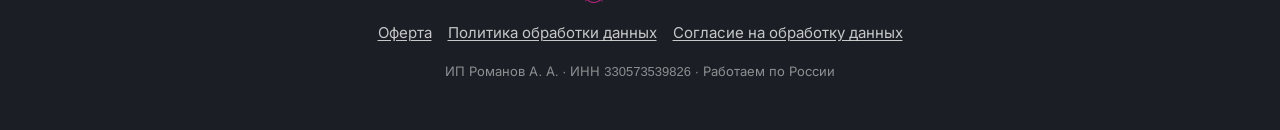
==== commit 8944df00: "Добавлена секция ДО/ПОСЛЕ" ====
--- a/remont/index.html
+++ b/remont/index.html
@@ -6,8 +6,8 @@
   <title>Ремонт: доводим заявки до замера, отсеиваем пустые - AntiTarget</title>
   <meta name="description" content="Отвечаем вашим заказчикам сразу, отсеиваем пустые обращения, доводим горячих до замера. На выезд едете только к живым заказчикам с деньгами. Видно, откуда пришёл каждый заказ.">
 
-  <!-- ВРЕМЕННО noindex на github.io. При переезде на antitarget.ru -> index, follow -->
-  <meta name="robots" content="noindex, nofollow">
+  <meta name="robots" content="index, follow">
+  <meta name="yandex-verification" content="dc6428b8b3f62b8a" />
 
   <link rel="canonical" href="https://antitarget.ru/remont/">
   <meta name="theme-color" content="#c12488">
@@ -57,8 +57,21 @@
   }
   </script>
 
-  <!-- Яндекс.Метрика: код вставит Саныч (плейсхолдер) -->
-  <!-- METRIKA_PLACEHOLDER -->
+  <!-- Yandex.Metrika counter -->
+  <script type="text/javascript">
+  (function(m,e,t,r,i,k,a){
+    m[i]=m[i]||function(){(m[i].a=m[i].a||[]).push(arguments)};
+    m[i].l=1*new Date();
+    for (var j = 0; j < document.scripts.length; j++) {if (document.scripts[j].src === r) { return; }}
+    k=e.createElement(t),a=e.getElementsByTagName(t)[0],k.async=1,k.src=r,a.parentNode.insertBefore(k,a)
+    })(window, document,'script','https://mc.yandex.ru/metrika/tag.js?id=110598391', 'ym');
+
+    ym(110598391, 'init', {ssr:true, webvisor:true, clickmap:true, ecommerce:"dataLayer", referrer: document.referrer, url: location.href, accurateTrackBounce:true, trackLinks:true});
+  </script>
+  <noscript><div><img src="https://mc.yandex.ru/watch/110598391" style="position:absolute; left:-9999px;" alt="" /></div></noscript>
+  <!-- /Yandex.Metrika counter -->
+  <script>window.__ymId = 110598391;</script>
+
 </head>
 <body>
 
@@ -173,6 +186,55 @@
       </div>
     </section>
 
+    <!-- ================= 6.4b ДО / ПОСЛЕ ================= -->
+    <section class="section" id="before-after">
+      <div class="container">
+        <div class="section-head">
+          <span class="eyebrow">Как меняется день</span>
+          <h2>Один и тот же поток заявок - до и после</h2>
+          <p>Заявки те же. Меняется то, сколько из них доходит до живого замера.</p>
+        </div>
+
+        <div class="ba-grid">
+
+          <!-- ДО -->
+          <div class="ba-col ba-col--before">
+            <div class="ba-col__head">
+              <span class="ba-tag ba-tag--before">Сейчас, как у большинства</span>
+              <h3>Заявка есть - а заказчик утёк</h3>
+            </div>
+            <ul class="ba-list">
+              <li>Заказчик написал днём - ответили вечером с объекта. Он уже сговорился с теми, кто ответил первым.</li>
+              <li>Из 10 обращений половина - «просто спросить цену». Съездили на замер впустую, потратили день и бензин.</li>
+              <li>Кто на каком этапе - в голове и в блокноте. Часть заказчиков просто забылась и остыла.</li>
+              <li>Непонятно, какая реклама привела живого заказчика, а какая - пустые звонки. Бюджет льётся вслепую.</li>
+            </ul>
+          </div>
+
+          <!-- ПОСЛЕ -->
+          <div class="ba-col ba-col--after">
+            <div class="ba-col__head">
+              <span class="ba-tag ba-tag--after">С нами</span>
+              <h3>Тот же поток - но до замера доходят живые</h3>
+            </div>
+            <ul class="ba-list">
+              <li>Заказчику отвечают за секунды, круглые сутки - пока вы на объекте, он не убегает к соседям.</li>
+              <li>«Просто спросить» и не тот бюджет отсеиваются заранее - на замер выезжаете только к готовым.</li>
+              <li>По каждому заказу видно: пришёл, ответили, отсеяли или довели до вас. Никто не теряется.</li>
+              <li>Видно, какая реклама гонит настоящих заказчиков - бюджет идёт туда, где деньги.</li>
+            </ul>
+          </div>
+
+        </div>
+
+        <p class="ba-note text-micro text-muted">
+          Так меняется работа с заявками по опыту рынка 2025-2026 (быстрый ответ, отсев, доведение).
+          Свой результат в цифрах закрепим в договоре после первого месяца - когда замерим ваш реальный поток.
+        </p>
+
+      </div>
+    </section>
+
     <!-- ================= 6.5 КЕЙСЫ / ЦИФРЫ ================= -->
     <section class="section" id="numbers">
       <div class="container">
--- a/assets/css/remont.css
+++ b/assets/css/remont.css
@@ -141,6 +141,58 @@
 .benefit-card h3 { margin-bottom: var(--sp-2); font-size: var(--fs-h3); }
 .benefit-card p { color: var(--c-ink-soft); font-size: var(--fs-small); }
 
+/* 6.4a ДО / ПОСЛЕ */
+.ba-grid{
+  display:grid;
+  grid-template-columns:1fr;
+  gap:16px;
+}
+@media (min-width:720px){
+  .ba-grid{ grid-template-columns:1fr 1fr; gap:20px; }
+}
+.ba-col{
+  border-radius:16px;
+  padding:24px;
+  border:1px solid var(--color-border, #e5e5e5);
+  background:var(--color-surface, #fff);
+}
+.ba-col--before{
+  background:var(--color-surface-muted, #f6f6f7);
+  opacity:.92;
+}
+.ba-col--after{
+  border-color:var(--color-accent, #c12488);
+  box-shadow:0 4px 20px rgba(193,36,136,.08);
+}
+.ba-col__head{ margin-bottom:16px; }
+.ba-col__head h3{ margin:8px 0 0; }
+.ba-tag{
+  display:inline-block;
+  font-size:.75rem;
+  font-weight:600;
+  padding:4px 10px;
+  border-radius:999px;
+  text-transform:uppercase;
+  letter-spacing:.03em;
+}
+.ba-tag--before{ background:#e9e9ec; color:#6b6b72; }
+.ba-tag--after{ background:var(--color-accent, #c12488); color:#fff; }
+.ba-list{ list-style:none; margin:0; padding:0; display:grid; gap:12px; }
+.ba-list li{
+  position:relative;
+  padding-left:26px;
+  line-height:1.45;
+}
+.ba-col--before .ba-list li::before{
+  content:"✕"; position:absolute; left:0; top:0;
+  color:#b0323a; font-weight:700;
+}
+.ba-col--after .ba-list li::before{
+  content:"✓"; position:absolute; left:0; top:0;
+  color:#1f9d55; font-weight:700;
+}
+.ba-note{ margin-top:16px; }
+
 /* 6.5 Цифры */
 .stats-grid {
   display: grid; gap: var(--sp-4); grid-template-columns: 1fr;
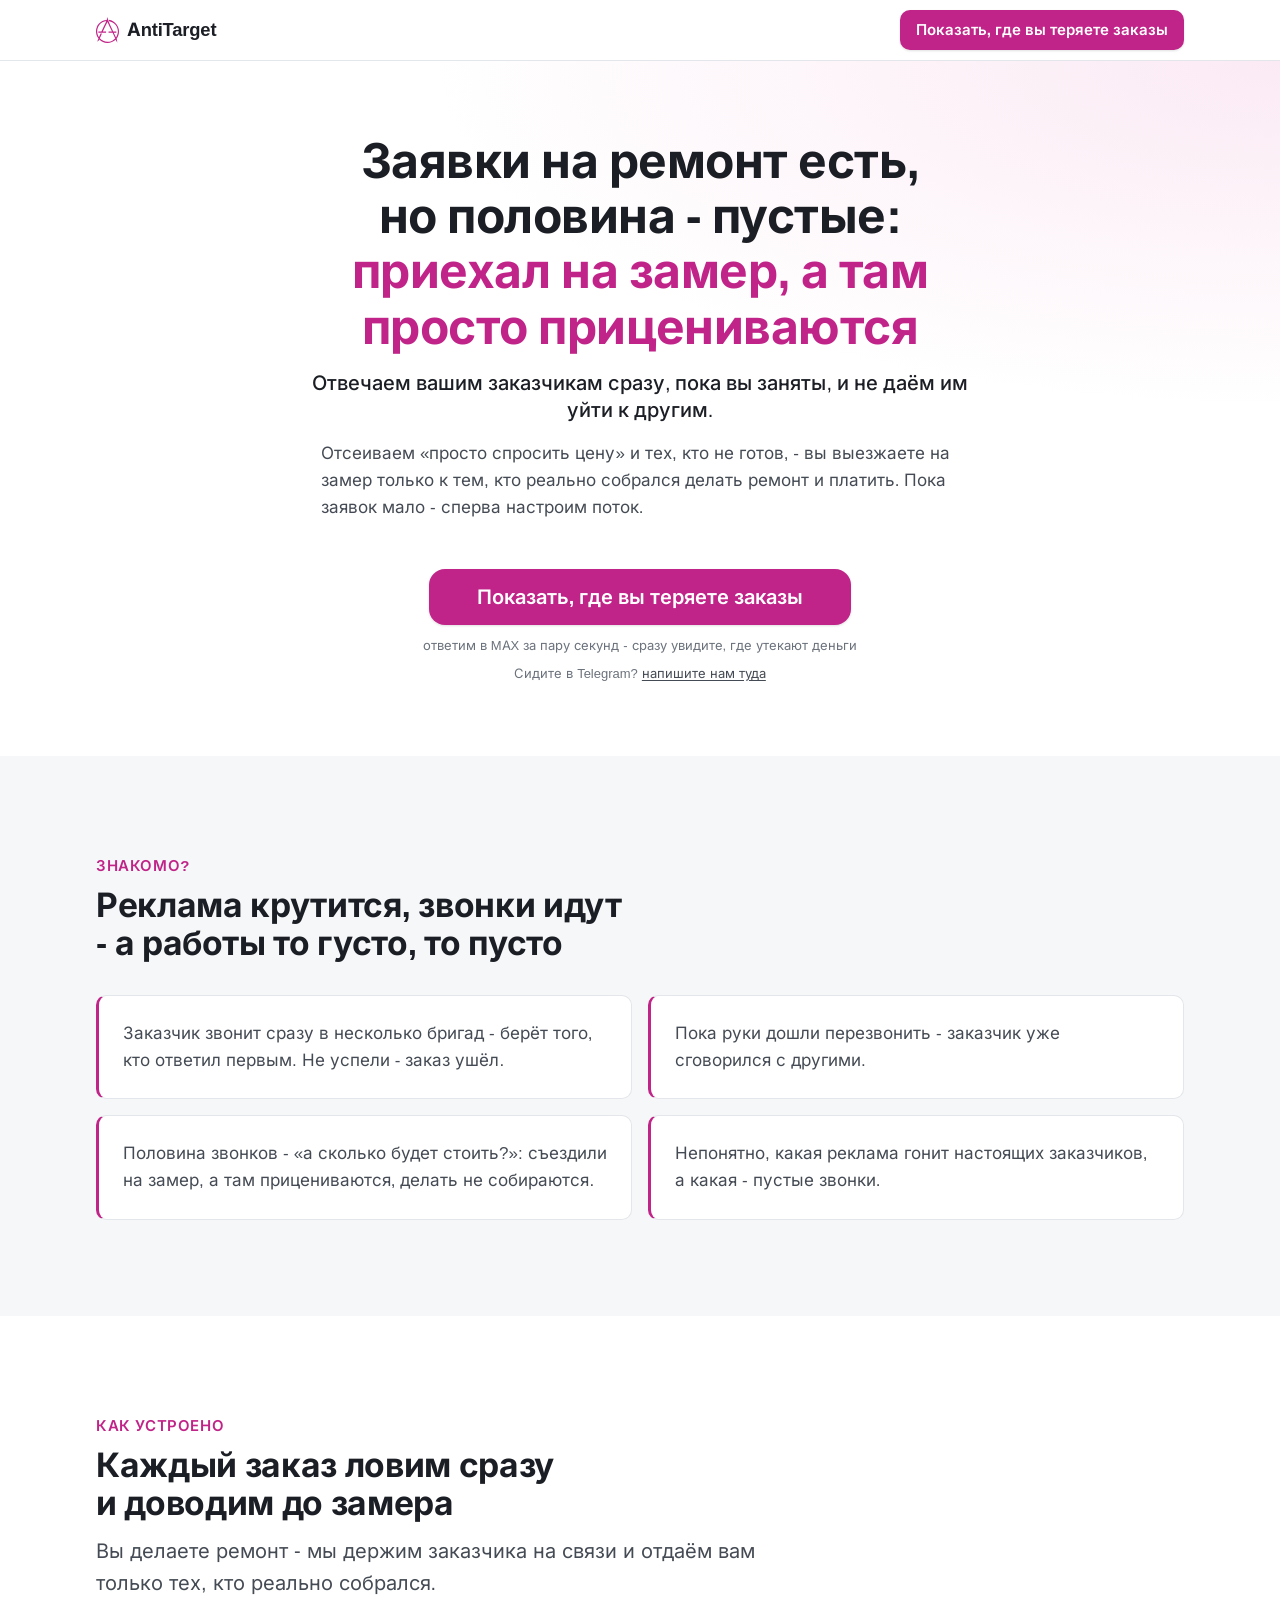
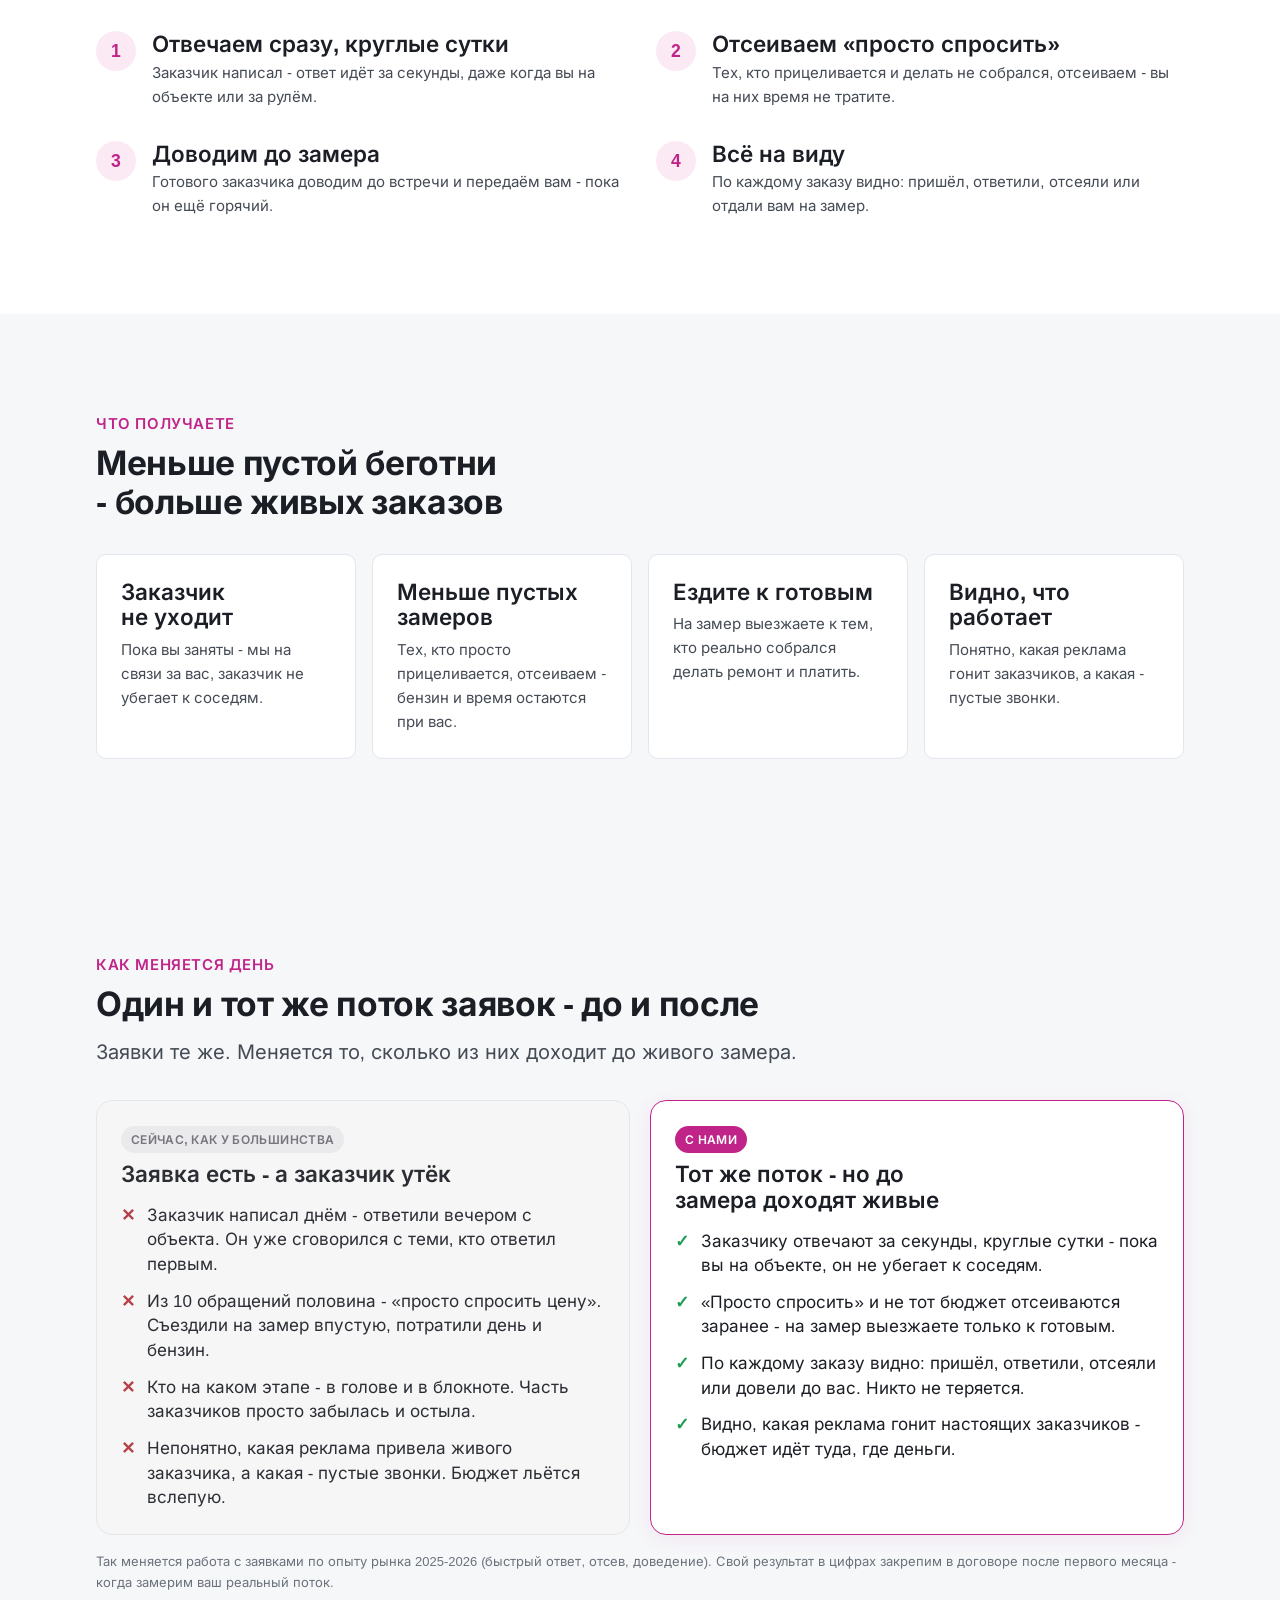
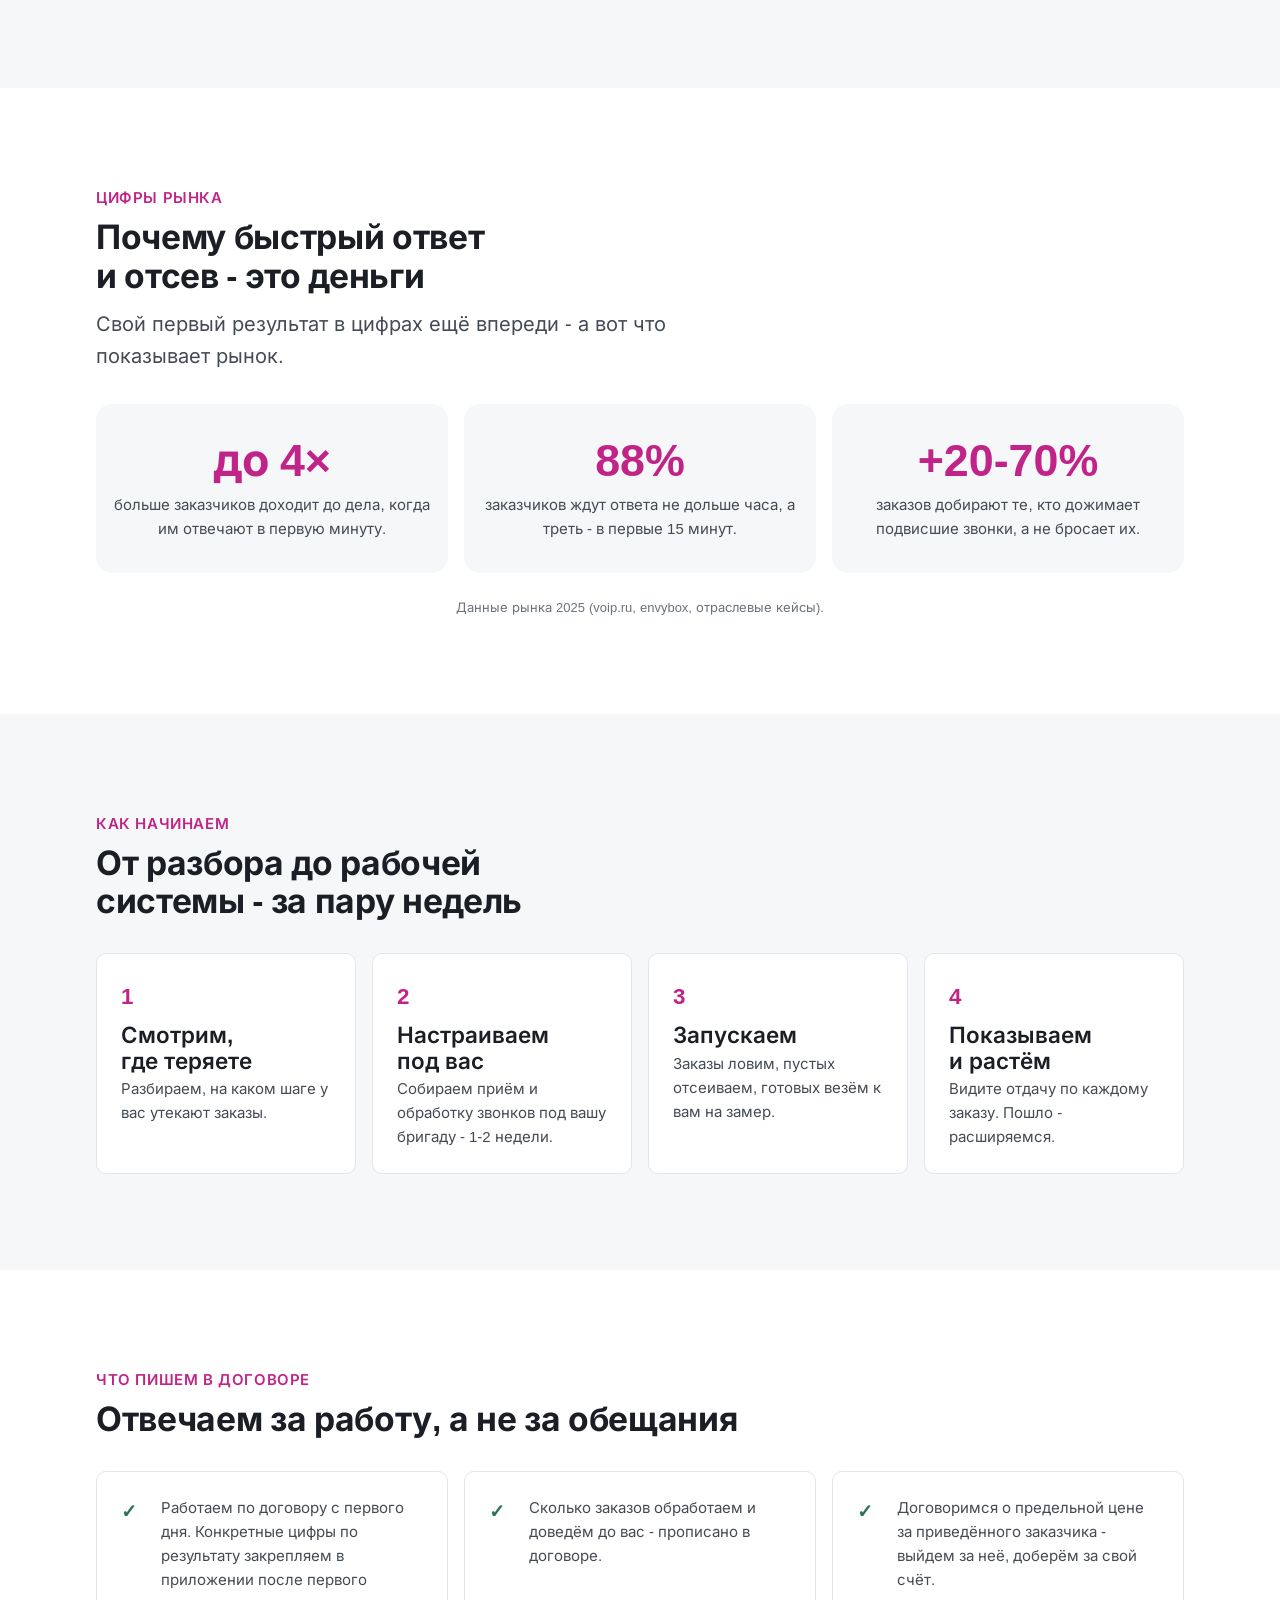
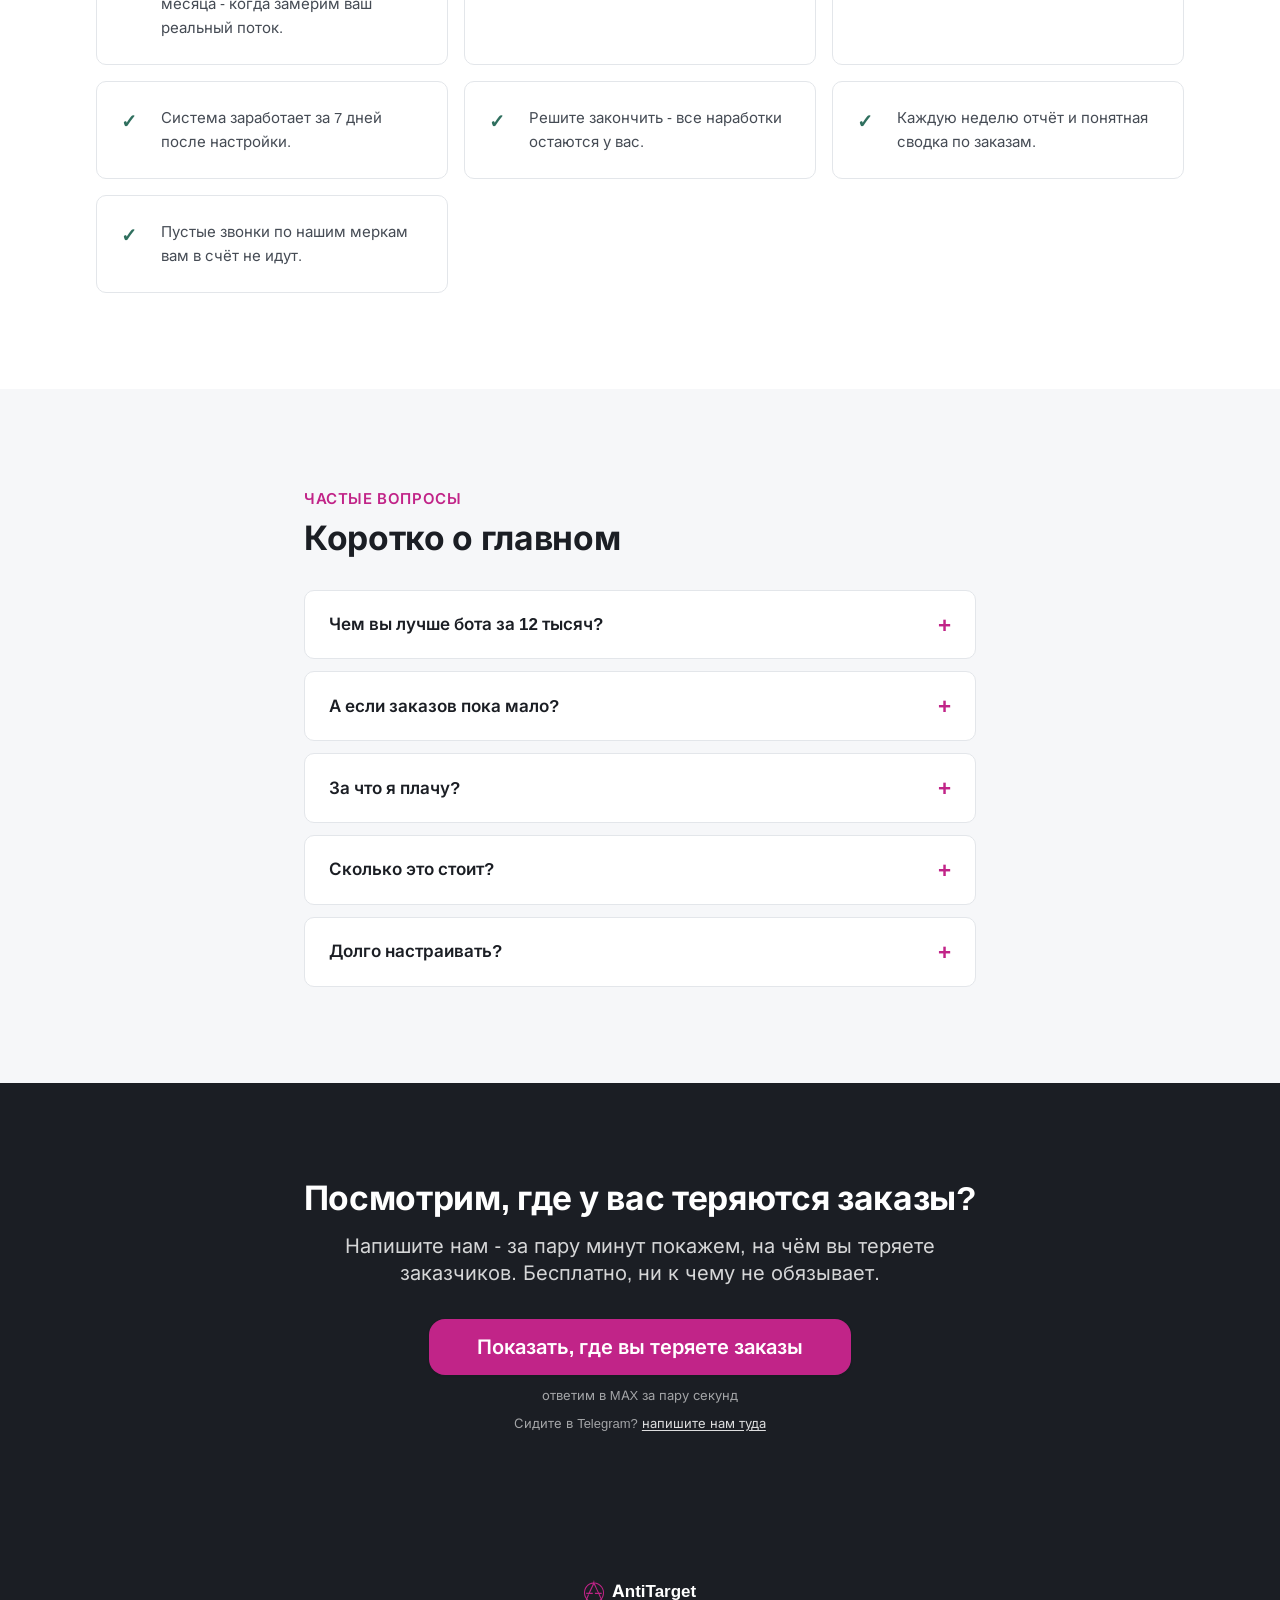
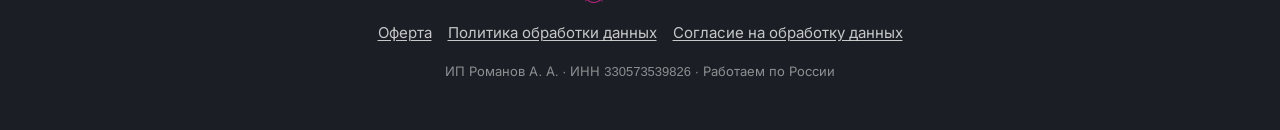
==== commit 1c849afe: "секция ДО/ПОСЛЕ - цвет" ====
--- a/remont/index.html
+++ b/remont/index.html
@@ -187,7 +187,7 @@
     </section>
 
     <!-- ================= 6.4b ДО / ПОСЛЕ ================= -->
-    <section class="section" id="before-after">
+    <section class="section section--soft" id="before-after">
       <div class="container">
         <div class="section-head">
           <span class="eyebrow">Как меняется день</span>
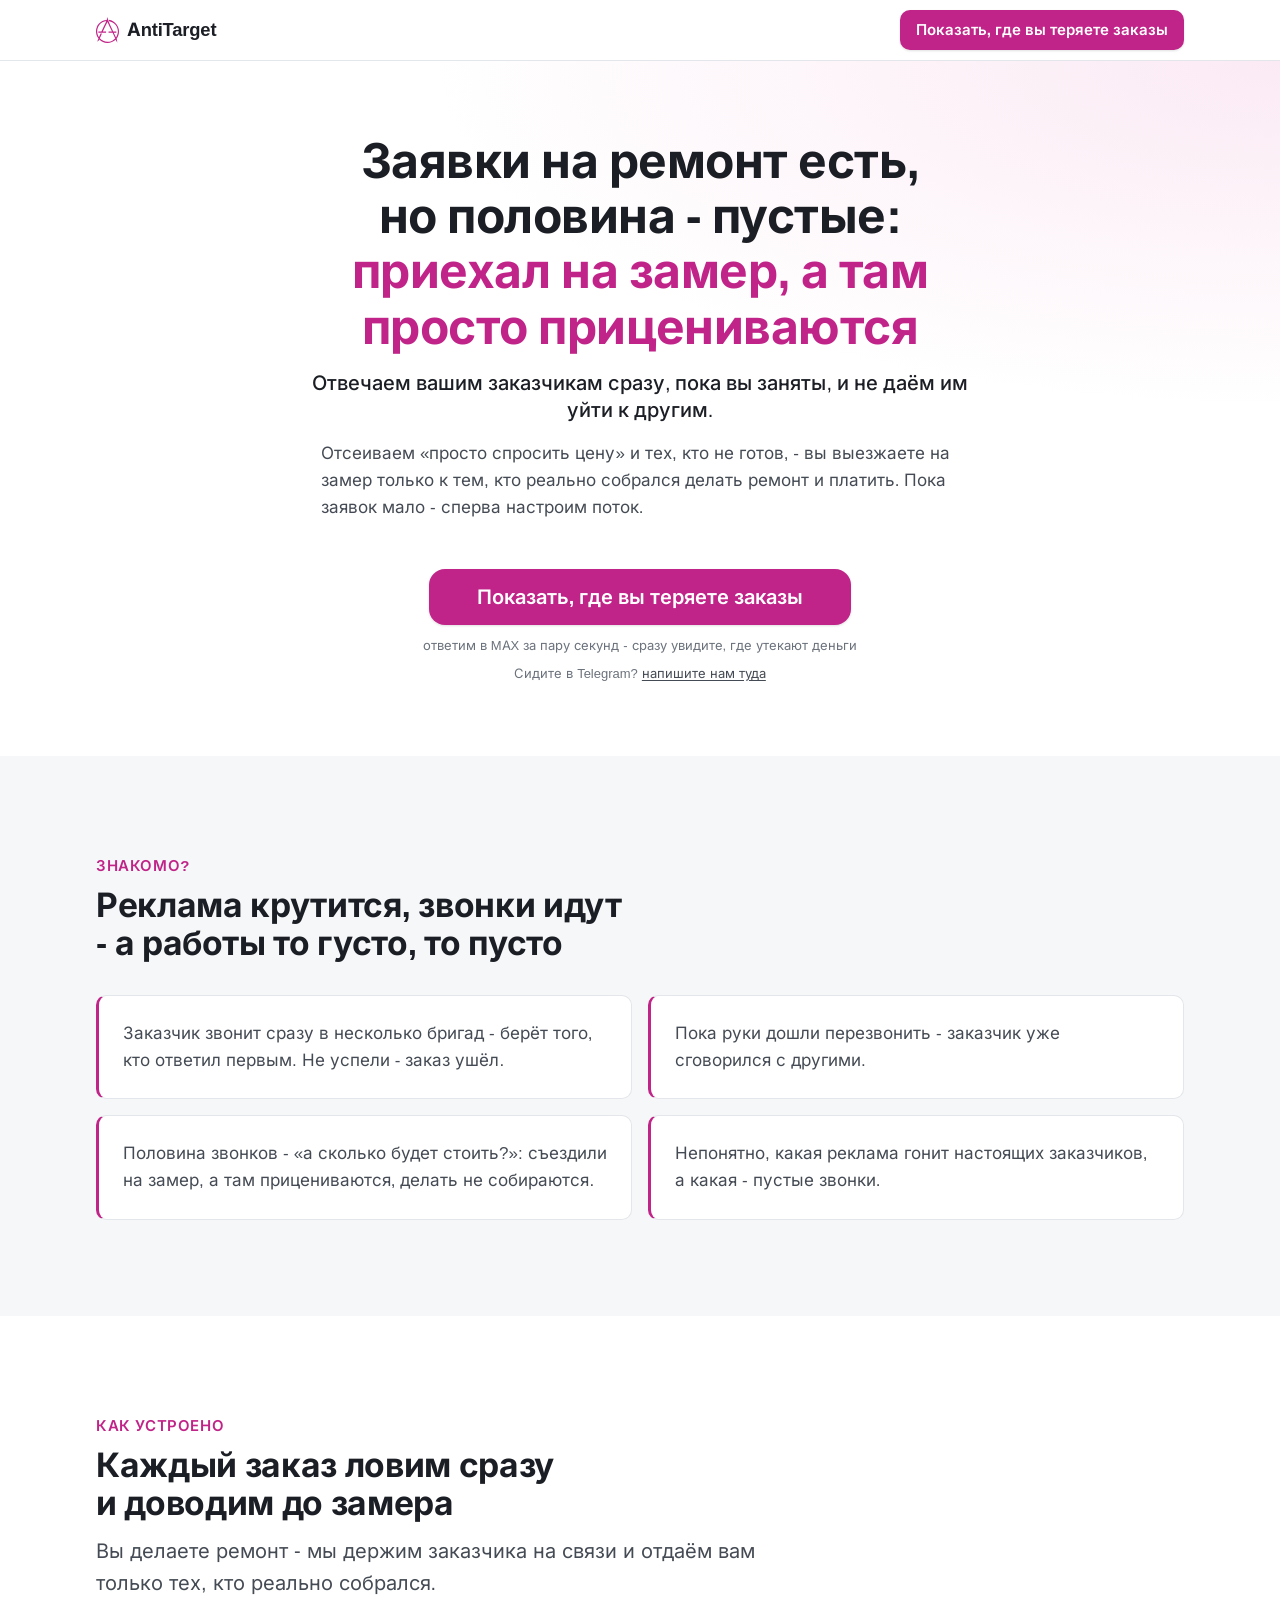
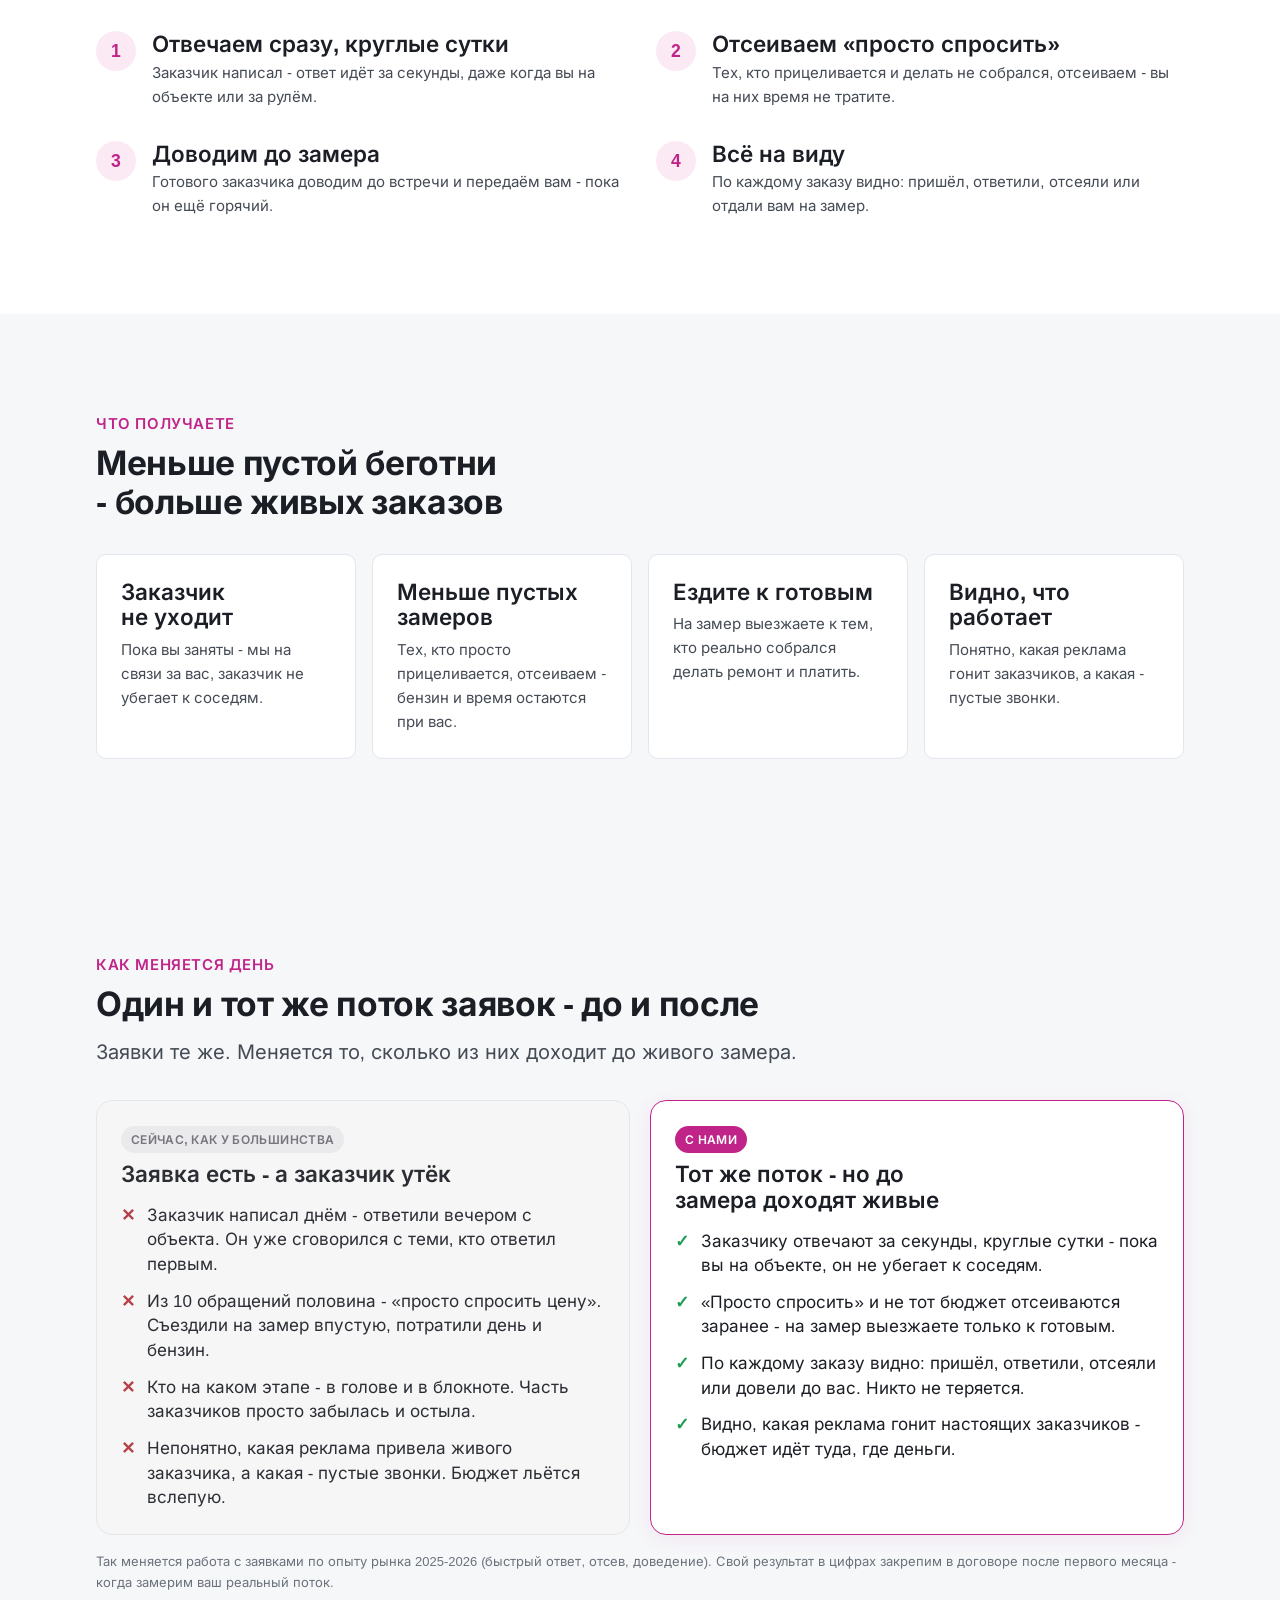
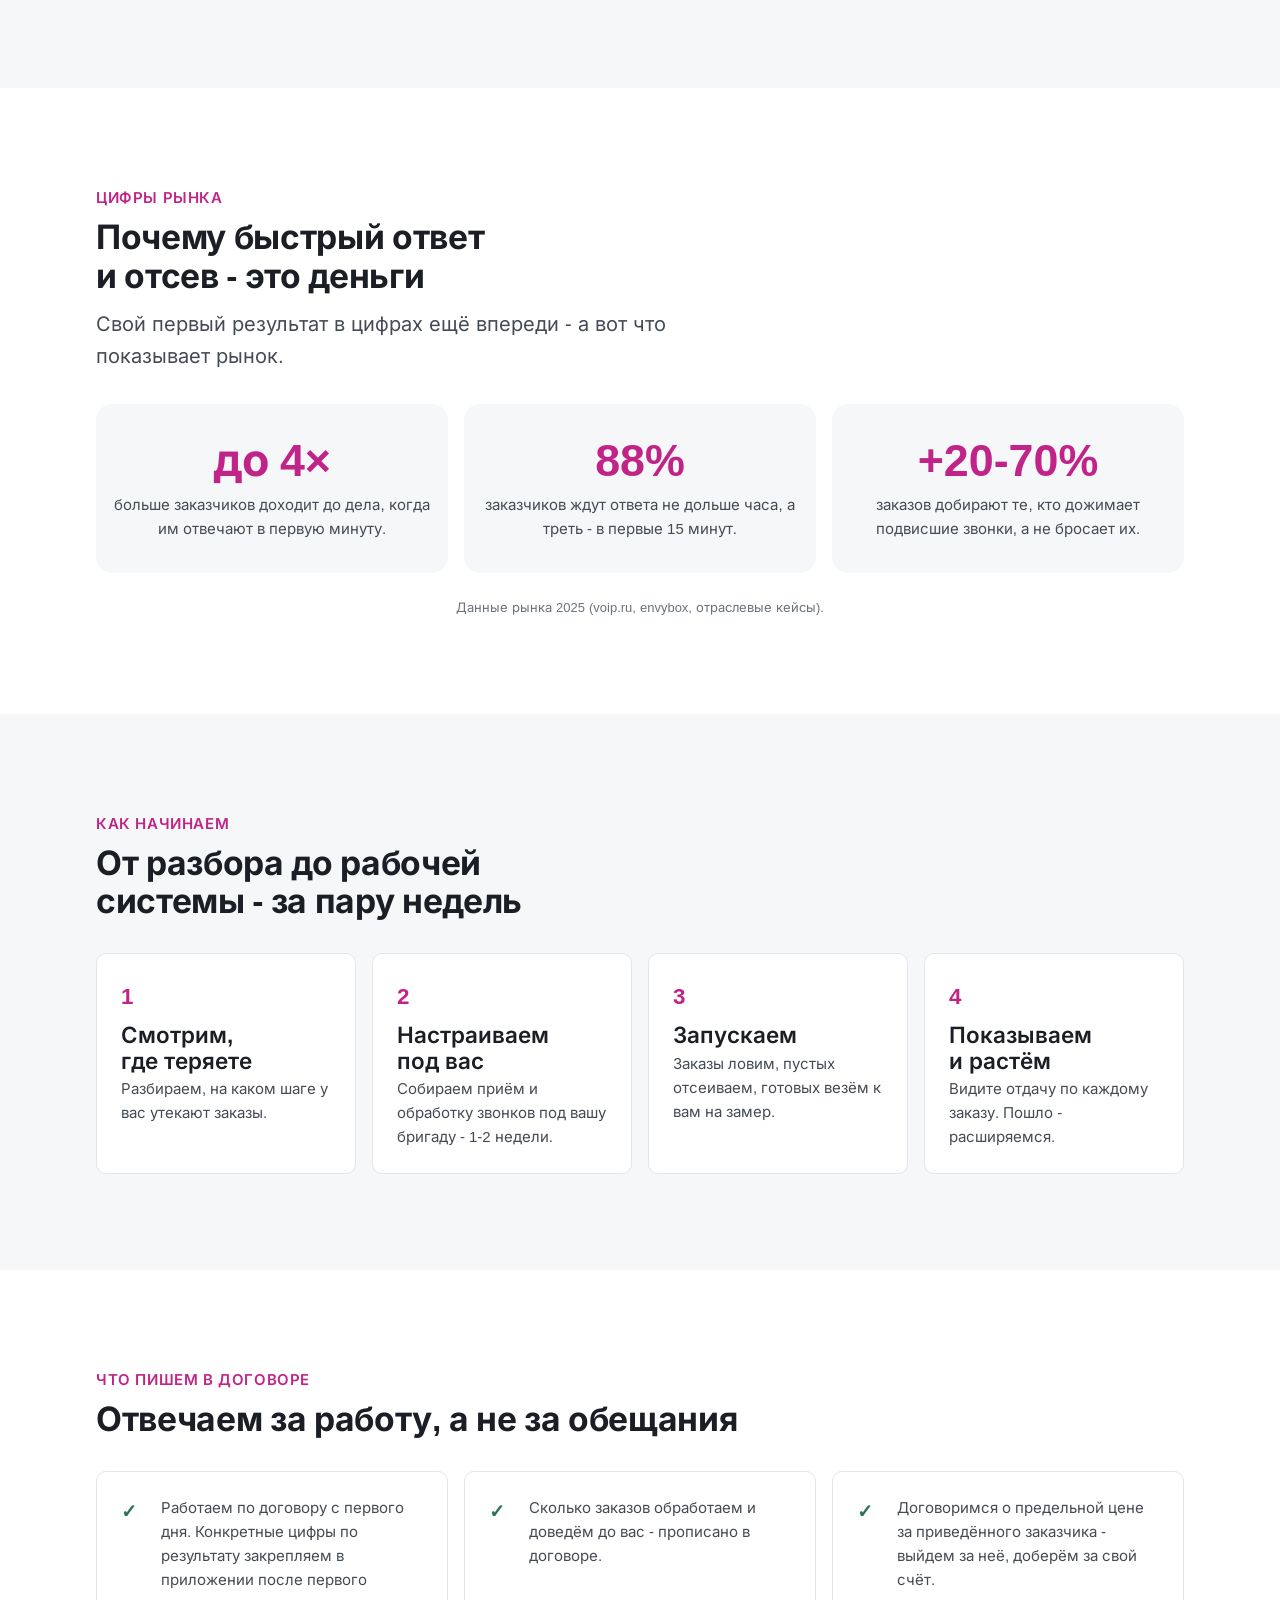
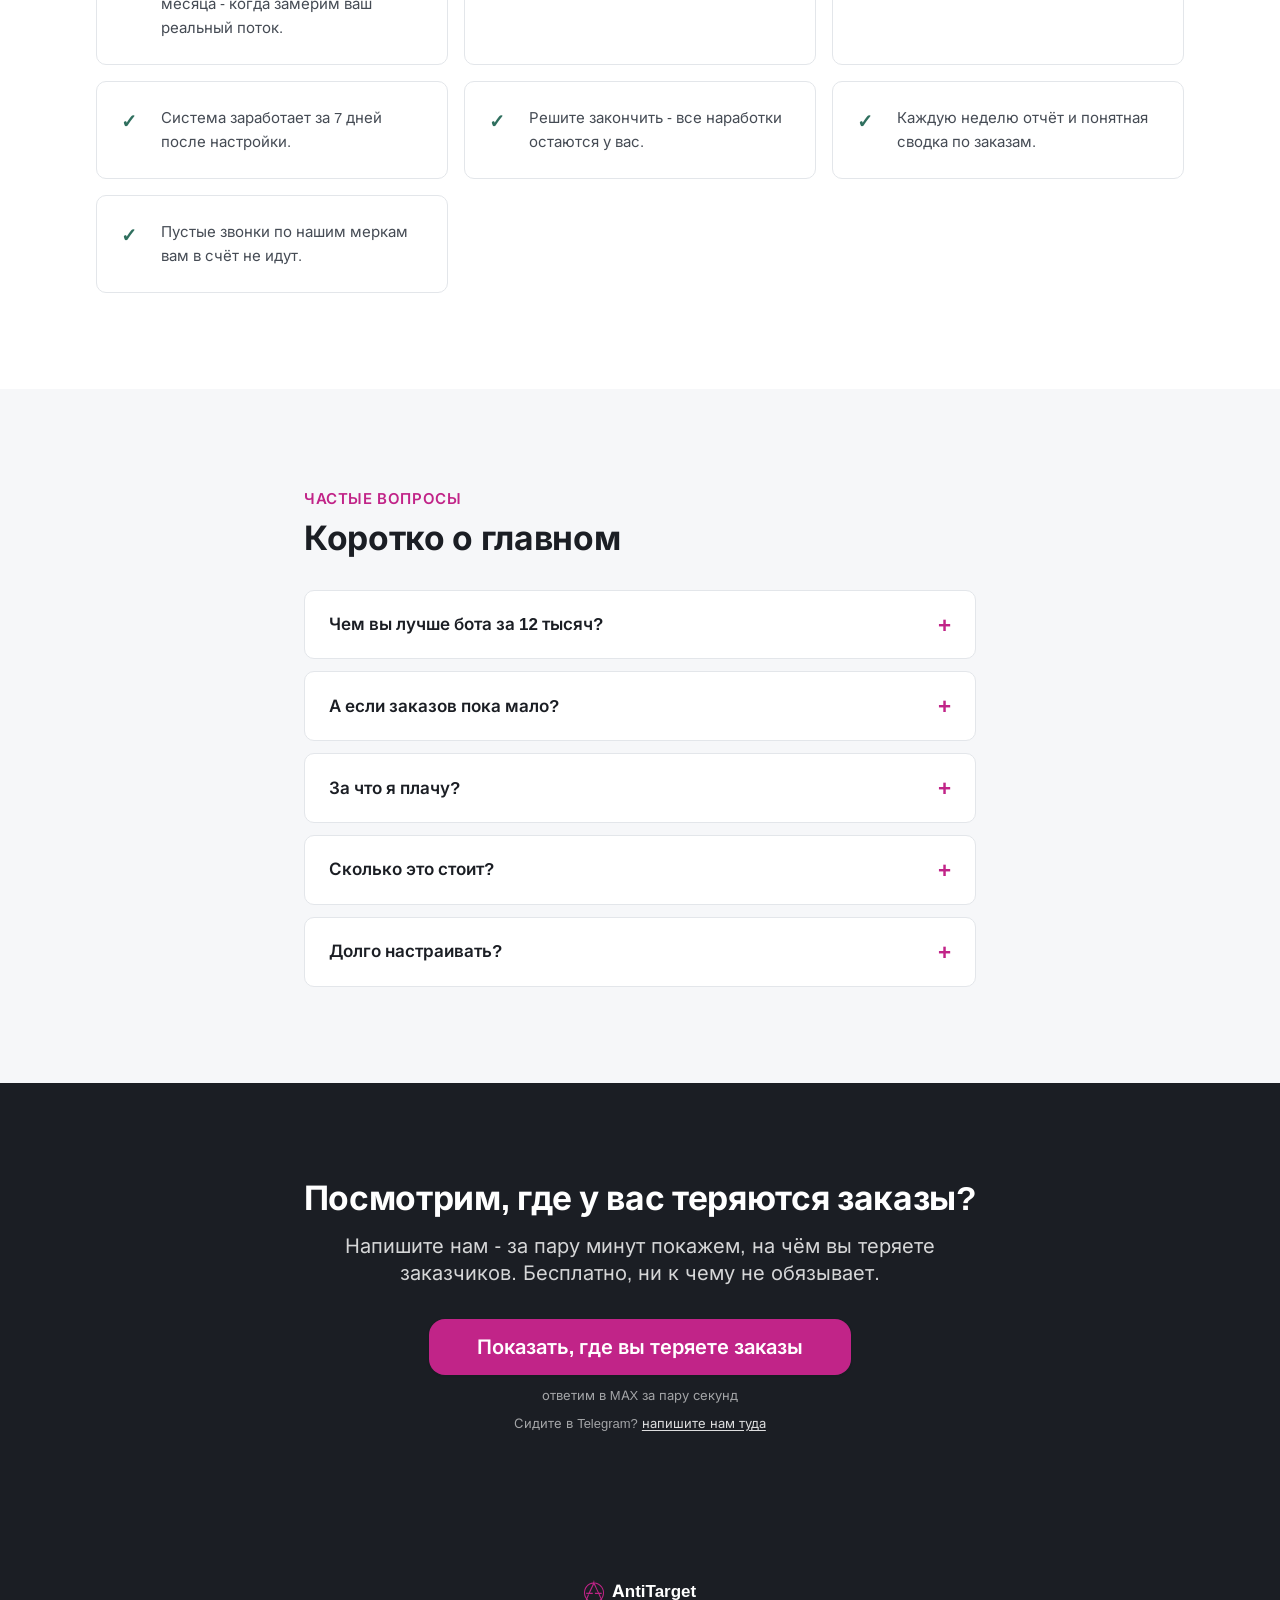
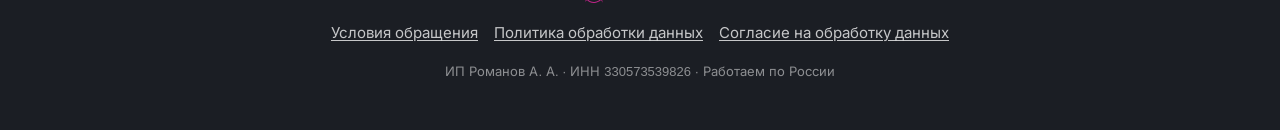
==== commit 47754094: "legal" ====
--- a/remont/index.html
+++ b/remont/index.html
@@ -346,7 +346,7 @@
         <span>AntiTarget</span>
       </div>
       <nav class="site-footer__links">
-        <a href="../legal/oferta.html">Оферта</a>
+        <a href="../legal/terms.html">Условия обращения</a>
         <a href="../legal/privacy.html">Политика обработки данных</a>
         <a href="../legal/consent.html">Согласие на обработку данных</a>
       </nav>
